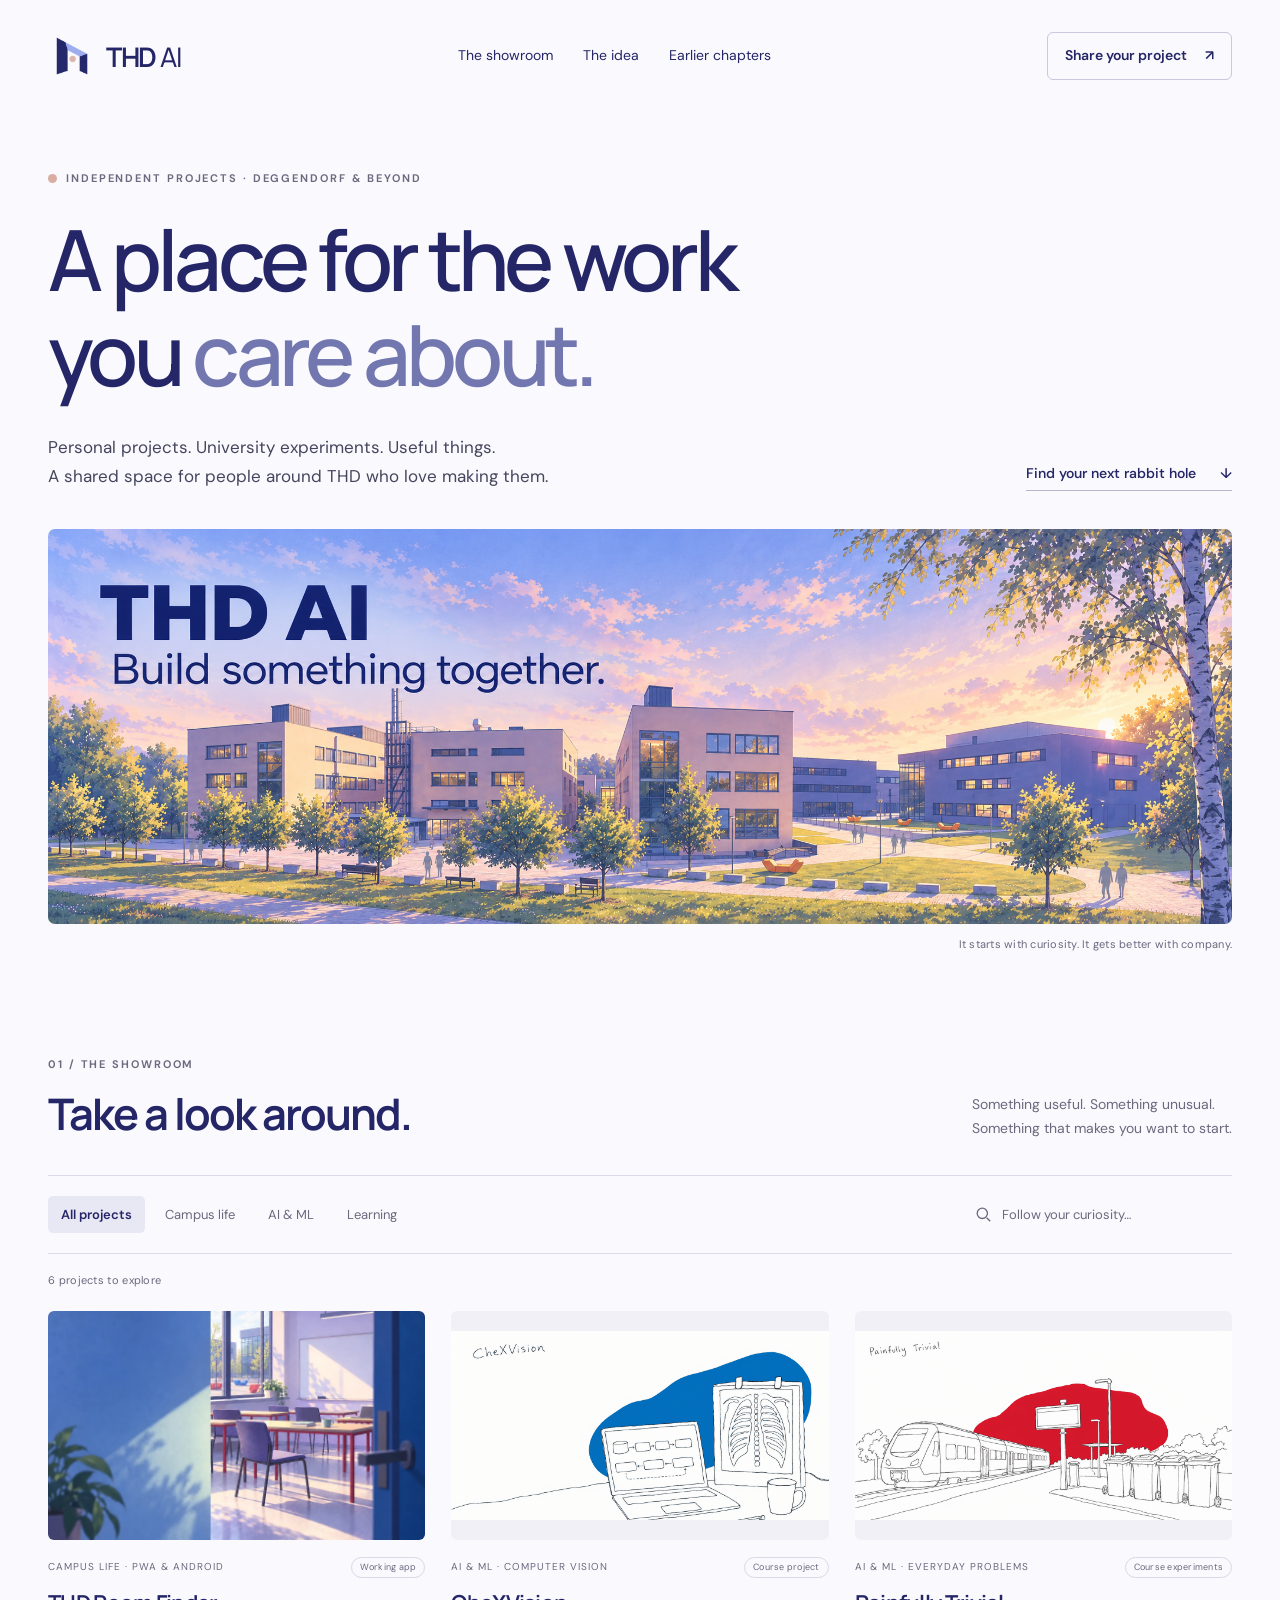
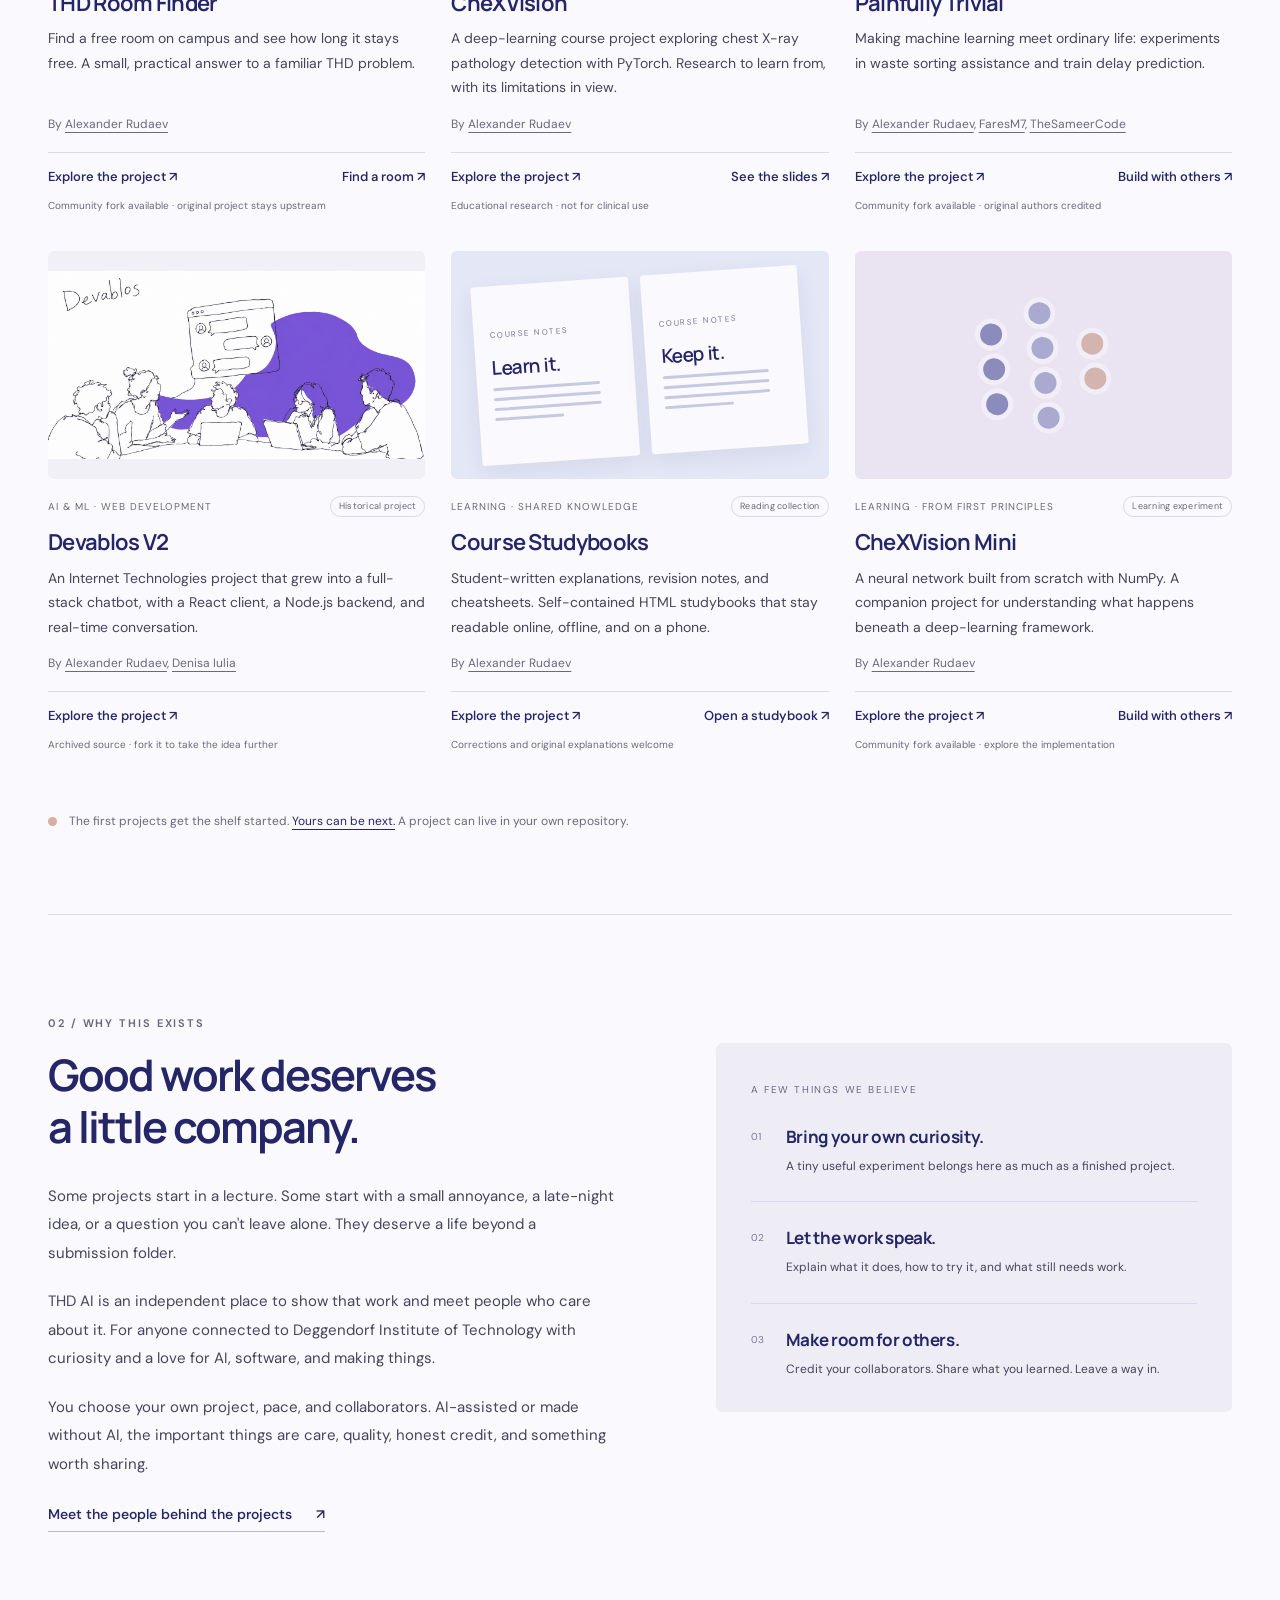
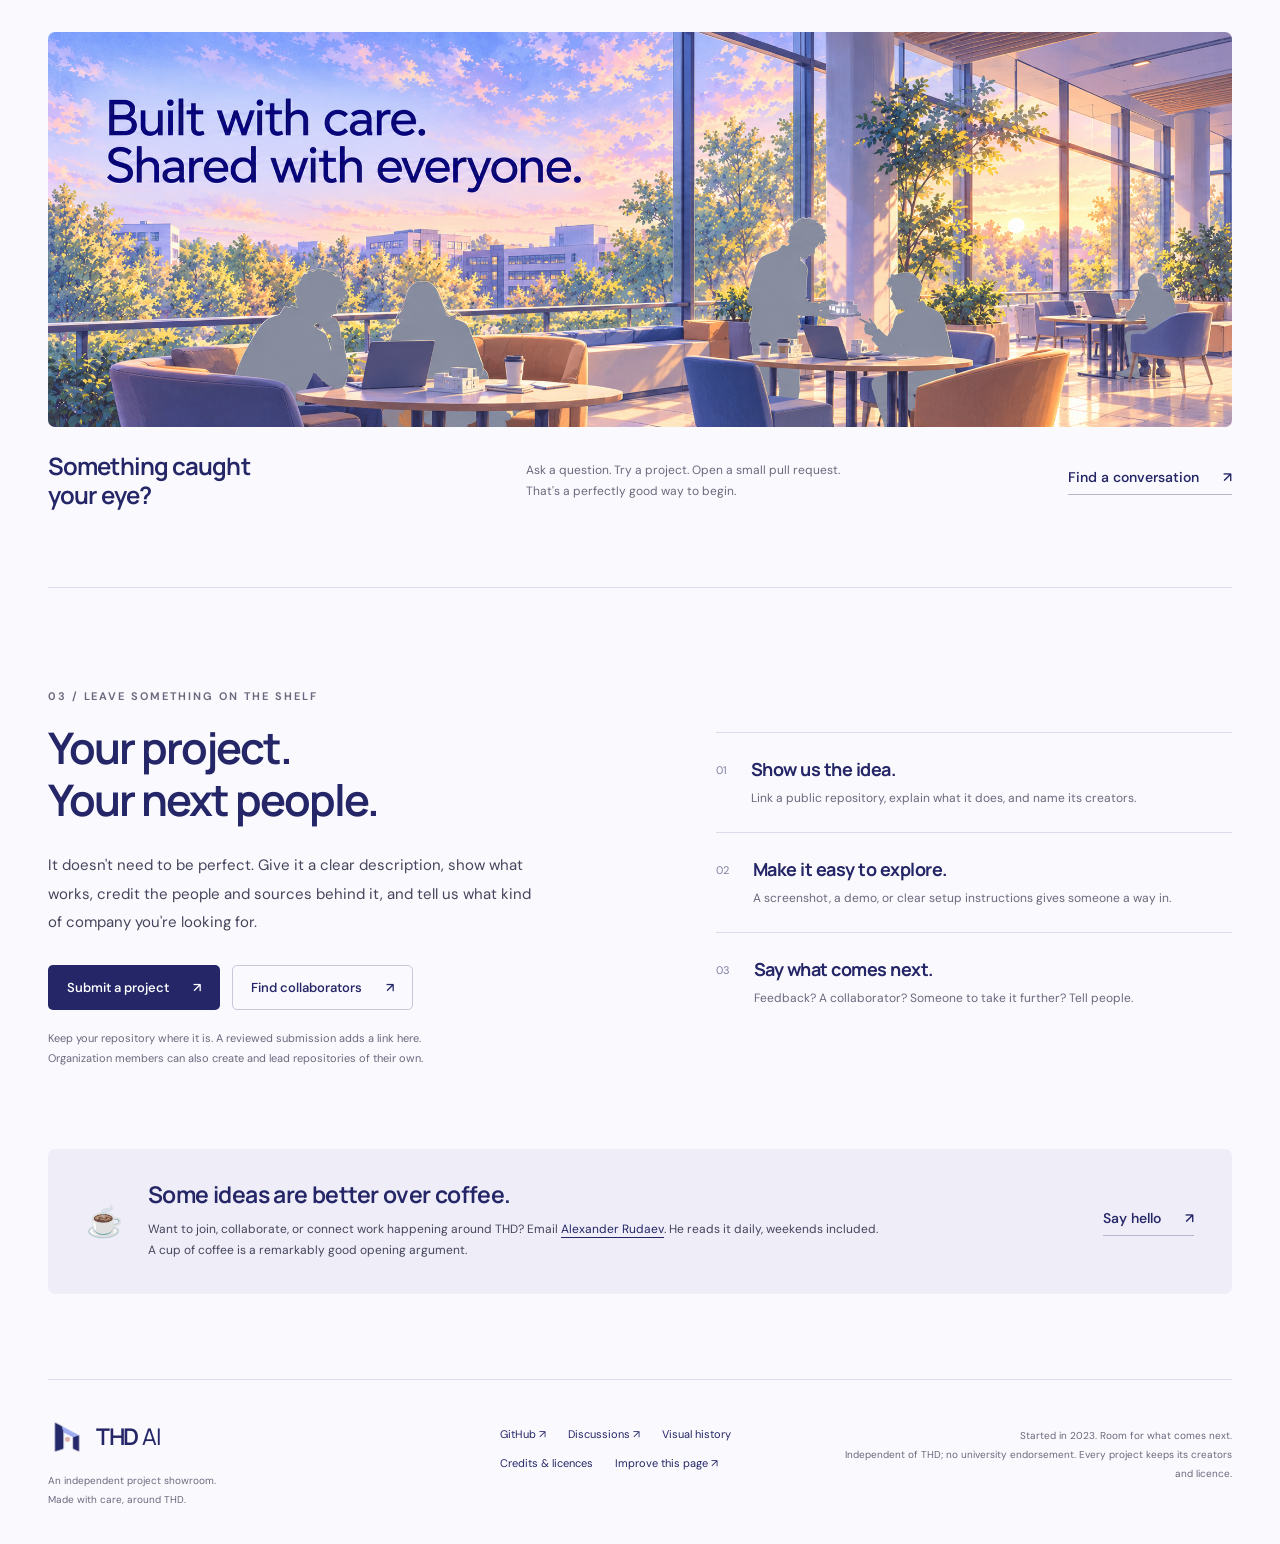
==== site/index.html @ 6c938b86 "feat: launch independent THD AI project showroom" ====
<!doctype html>
<html lang="en">
<head>
  <meta charset="utf-8">
  <meta name="viewport" content="width=device-width, initial-scale=1">
  <meta name="theme-color" content="#eeedf8">
  <title>THD AI – a place for the work you care about</title>
  <meta name="description" content="An independent project showroom for people around Deggendorf Institute of Technology. Explore personal and university projects, share thoughtful work, and find people to build with.">
  <link rel="canonical" href="https://thd-ai.github.io/">
  <meta property="og:type" content="website">
  <meta property="og:title" content="THD AI – a place for the work you care about">
  <meta property="og:description" content="Personal projects, university experiments, and useful things. Built with care. Shared with everyone.">
  <meta property="og:url" content="https://thd-ai.github.io/">
  <meta property="og:image" content="https://thd-ai.github.io/assets/campus.png">
  <meta name="twitter:card" content="summary_large_image">
  <link rel="icon" type="image/png" href="assets/symbol.png">
  <link rel="stylesheet" href="style.css?v=3">
  <script src="app.js" type="module"></script>
</head>
<body>
  <a class="skip-link" href="#projects">Skip to projects</a>
  <header class="site-header wrap">
    <a class="identity" href="./" aria-label="THD AI home"><img src="assets/symbol.png" width="48" height="48" alt=""><span>THD <b>AI</b></span></a>
    <nav aria-label="Main navigation"><a href="#projects">The showroom</a><a href="#about">The idea</a><a href="history/">Earlier chapters</a></nav>
    <a class="header-action" href="#share">Share your project <span aria-hidden="true">↗</span></a>
  </header>

  <main>
    <section class="intro wrap" aria-labelledby="intro-title">
      <div class="eyebrow"><span class="little-sun" aria-hidden="true"></span>Independent projects · Deggendorf & beyond</div>
      <h1 id="intro-title">A place for the work<br>you <em>care about.</em></h1>
      <div class="intro-bottom"><p>Personal projects. University experiments. Useful things.<br>A shared space for people around THD who love making them.</p><a class="text-link" href="#projects">Find your next rabbit hole <span aria-hidden="true">↓</span></a></div>
      <figure class="campus-art"><img src="assets/campus.png" alt="THD's campus in soft afternoon light, with grey silhouettes on its paths. THD AI: Build something together." width="2172" height="724" fetchpriority="high"><figcaption>It starts with curiosity. It gets better with company.</figcaption></figure>
    </section>

    <section class="showroom wrap" id="projects" aria-labelledby="projects-title">
      <div class="section-heading"><div><p class="eyebrow">01 / The showroom</p><h2 id="projects-title">Take a look around.</h2></div><p>Something useful. Something unusual.<br>Something that makes you want to start.</p></div>
      <div class="catalogue-tools">
        <div class="filters" role="group" aria-label="Filter projects by category"><button type="button" data-filter="all" aria-pressed="true">All projects</button><button type="button" data-filter="campus" aria-pressed="false">Campus life</button><button type="button" data-filter="ai" aria-pressed="false">AI & ML</button><button type="button" data-filter="learning" aria-pressed="false">Learning</button></div>
        <label class="search"><span class="visually-hidden">Search projects</span><svg viewBox="0 0 24 24" width="19" height="19" fill="none" stroke="currentColor" stroke-width="1.7" aria-hidden="true"><circle cx="10.5" cy="10.5" r="6.5"/><path d="m16 16 4.5 4.5"/></svg><input id="project-search" type="search" placeholder="Follow your curiosity…" autocomplete="off"></label>
      </div>
      <p id="project-count" class="result-count" role="status" aria-live="polite">Opening the showroom…</p>
      <div id="project-grid" class="project-grid"></div>
      <div id="empty-state" class="empty-state" hidden><h3>No projects here just yet.</h3><p>Try a different search, or bring the first project in this corner of the showroom.</p><button id="reset-search" class="button secondary" type="button">See all projects</button></div>
      <div id="load-error" class="empty-state" hidden><h3>The project shelf couldn't load.</h3><p>You can still explore the <a href="https://github.com/THD-AI/.github/blob/main/PROJECTS.md">project directory on GitHub</a>.</p><button id="retry-load" class="button secondary" type="button">Try again</button></div>
      <noscript><p>JavaScript enables project search and filtering. You can read the full <a href="https://github.com/THD-AI/.github/blob/main/PROJECTS.md">project directory on GitHub</a> without it.</p></noscript>
      <div class="shelf-note"><span class="little-sun" aria-hidden="true"></span><p>The first projects get the shelf started. <a href="#share">Yours can be next.</a> A project can live in your own repository.</p></div>
    </section>

    <section class="about wrap" id="about" aria-labelledby="about-title">
      <div class="about-copy"><p class="eyebrow">02 / Why this exists</p><h2 id="about-title">Good work deserves<br>a little company.</h2><p>Some projects start in a lecture. Some start with a small annoyance, a late-night idea, or a question you can't leave alone. They deserve a life beyond a submission folder.</p><p>THD AI is an independent place to show that work and meet people who care about it. For anyone connected to Deggendorf Institute of Technology with curiosity and a love for AI, software, and making things.</p><p>You choose your own project, pace, and collaborators. AI-assisted or made without AI, the important things are care, quality, honest credit, and something worth sharing.</p><a class="text-link" href="https://github.com/orgs/THD-AI/discussions/1">Meet the people behind the projects <span aria-hidden="true">↗</span></a></div>
      <aside class="principles" aria-label="What matters here"><span class="small-label">A few things we believe</span><div><span>01</span><h3>Bring your own curiosity.</h3><p>A tiny useful experiment belongs here as much as a finished project.</p></div><div><span>02</span><h3>Let the work speak.</h3><p>Explain what it does, how to try it, and what still needs work.</p></div><div><span>03</span><h3>Make room for others.</h3><p>Credit your collaborators. Share what you learned. Leave a way in.</p></div></aside>
    </section>

    <section class="gathering wrap" aria-labelledby="gathering-title"><img src="assets/showcase.png" alt="People sharing projects, laptops, and coffee in a softly lit campus space. Built with care. Shared with everyone." width="2172" height="724" loading="lazy"><div class="gathering-caption"><h2 id="gathering-title">Something caught your eye?</h2><p>Ask a question. Try a project. Open a small pull request.<br>That's a perfectly good way to begin.</p><a class="text-link" href="https://github.com/orgs/THD-AI/discussions">Find a conversation <span aria-hidden="true">↗</span></a></div></section>

    <section class="share wrap" id="share" aria-labelledby="share-title"><div><p class="eyebrow">03 / Leave something on the shelf</p><h2 id="share-title">Your project.<br>Your next people.</h2><p>It doesn't need to be perfect. Give it a clear description, show what works, credit the people and sources behind it, and tell us what kind of company you're looking for.</p><div class="share-actions"><a class="button primary" href="https://github.com/THD-AI/thd-ai.github.io/issues/new?template=project-submission.yml">Submit a project <span aria-hidden="true">↗</span></a><a class="button secondary" href="https://github.com/orgs/THD-AI/discussions/categories/ideas">Find collaborators <span aria-hidden="true">↗</span></a></div><p class="quiet">Keep your repository where it is. A reviewed submission adds a link here.<br>Organization members can also create and lead repositories of their own.</p></div><ol class="share-steps"><li><span>01</span><div><h3>Show us the idea.</h3><p>Link a public repository, explain what it does, and name its creators.</p></div></li><li><span>02</span><div><h3>Make it easy to explore.</h3><p>A screenshot, a demo, or clear setup instructions gives someone a way in.</p></div></li><li><span>03</span><div><h3>Say what comes next.</h3><p>Feedback? A collaborator? Someone to take it further? Tell people.</p></div></li></ol></section>

    <section class="coffee wrap"><div class="coffee-mark" aria-hidden="true">☕</div><div><h2>Some ideas are better over coffee.</h2><p>Want to join, collaborate, or connect work happening around THD? Email <a href="mailto:alex.rudaev@outlook.com">Alexander Rudaev</a>. He reads it daily, weekends included.<br>A cup of coffee is a remarkably good opening argument.</p></div><a class="text-link" href="mailto:alex.rudaev@outlook.com">Say hello <span aria-hidden="true">↗</span></a></section>
  </main>

  <footer class="site-footer wrap"><div><a class="identity" href="./"><img src="assets/symbol.png" width="38" height="38" alt=""><span>THD <b>AI</b></span></a><p>An independent project showroom.<br>Made with care, around THD.</p></div><div class="footer-links"><a href="https://github.com/THD-AI">GitHub ↗</a><a href="https://github.com/orgs/THD-AI/discussions">Discussions ↗</a><a href="history/">Visual history</a><a href="credits/">Credits & licences</a><a href="https://github.com/THD-AI/thd-ai.github.io">Improve this page ↗</a></div><p class="footer-note">Started in 2023. Room for what comes next.<br>Independent of THD; no university endorsement. Every project keeps its creators and licence.</p></footer>
</body>
</html>
---- site/style.css ----
@import url('https://fonts.googleapis.com/css2?family=DM+Sans:wght@400;450;500;550;600;650;700&family=Manrope:wght@400;500;600;650;700;750;800&display=swap');
:root{--ink:#242667;--text:#45455d;--muted:#6a697e;--paper:#faf9fd;--lavender:#eeedf8;--line:#dcdbe9;--blue:#dfe6fc;--peach:#f0dad0;--sage:#e5ece3;--heading:'Manrope',sans-serif;--body:'DM Sans',sans-serif;color-scheme:light;scroll-behavior:smooth;scroll-padding-top:30px}*{box-sizing:border-box}body{margin:0;background:var(--paper);font:16px/1.65 var(--body);color:var(--text)}a{color:var(--ink);text-decoration-thickness:1px;text-underline-offset:4px}button,input{font:inherit}button,a,input{-webkit-tap-highlight-color:transparent}button{cursor:pointer}button:focus-visible,a:focus-visible,input:focus-visible{outline:3px solid #747bc0;outline-offset:5px}img{display:block;max-width:100%;height:auto}h1,h2,h3,p,figure{margin:0}h1,h2,h3{font-family:var(--heading);color:var(--ink)}h2{font-size:clamp(32px,3.4vw,49px);line-height:1.2;letter-spacing:-2px;font-weight:650}h3{font-size:21px;line-height:1.4;letter-spacing:-.5px}p+p{margin-top:20px}[hidden]{display:none!important}.wrap{width:min(1240px,calc(100% - 96px));margin-inline:auto}.visually-hidden{position:absolute;width:1px;height:1px;padding:0;margin:-1px;overflow:hidden;clip:rect(0,0,0,0);white-space:nowrap;border:0}.skip-link{position:absolute;left:16px;top:-100px;padding:12px 20px;background:var(--ink);color:white;z-index:10}.skip-link:focus{top:12px}.site-header{height:112px;display:flex;align-items:center;justify-content:space-between;gap:24px}.identity{display:flex;align-items:center;gap:10px;text-decoration:none;color:var(--ink);font:650 27px/1 var(--heading);letter-spacing:-1.3px;white-space:nowrap}.identity img{width:48px;height:48px;object-fit:contain}.identity b{font-weight:450}.site-header nav{display:flex;gap:30px;font-size:14px}.site-header nav a{text-decoration:none}.header-action{font-size:14px;font-weight:600;text-decoration:none;padding:11px 17px;border:1px solid #c9c8df;border-radius:6px}.header-action span{margin-left:15px}.intro{padding-top:58px}.eyebrow{display:flex;align-items:center;gap:9px;text-transform:uppercase;letter-spacing:1.9px;font-size:11px;line-height:1.5;font-weight:650;color:var(--muted)}.little-sun{display:inline-block;width:9px;height:9px;background:#d9ada1;border-radius:50%;flex-shrink:0}.intro h1{font-size:clamp(48px,6.6vw,88px);line-height:1.13;font-weight:550;letter-spacing:-4.7px;margin:24px 0 32px}.intro h1 em{font-style:normal;color:#7277b0}.intro-bottom{display:flex;align-items:end;justify-content:space-between;gap:28px;margin-bottom:38px}.intro-bottom p{font-size:17px;line-height:1.7}.text-link{font-size:14px;font-weight:550;text-decoration:none;border-bottom:1px solid #b7b6cb;padding-bottom:5px;display:inline-flex;align-items:center;gap:24px;width:max-content;max-width:100%}.text-link:hover{border-bottom-color:var(--ink)}.campus-art img{width:100%;aspect-ratio:3/1;object-fit:cover;border-radius:7px}.campus-art figcaption{font-size:11px;color:var(--muted);margin-top:11px;letter-spacing:.25px;text-align:right}.showroom{padding-top:103px}.section-heading{display:flex;align-items:end;justify-content:space-between;gap:32px;margin-bottom:34px}.section-heading .eyebrow{margin-bottom:16px}.section-heading>p{font-size:14px;color:var(--muted);line-height:1.7}.catalogue-tools{display:flex;justify-content:space-between;align-items:center;gap:16px;padding:20px 0;border-top:1px solid var(--line);border-bottom:1px solid var(--line)}.filters{display:flex;flex-wrap:wrap;gap:7px}.filters button{background:none;color:var(--muted);border:0;padding:8px 13px;border-radius:5px;font-size:13px}.filters button[aria-pressed=true]{color:var(--ink);background:#e8e7f4;font-weight:600}.filters button:hover{color:var(--ink);background:#f0eff7}.search{display:flex;align-items:center;gap:9px;color:var(--muted)}.search input{width:230px;background:transparent;border:0;font-size:13px;color:var(--ink);padding:8px 0}.search input::placeholder{color:var(--muted)}.result-count{font-size:11px;color:var(--muted);margin:17px 0 22px;letter-spacing:.3px}.project-grid{display:grid;grid-template-columns:repeat(3,minmax(0,1fr));gap:36px 26px}.project-card{display:flex;flex-direction:column;min-width:0;transition:transform .2s}.project-card:hover{transform:translateY(-3px)}.project-art{position:relative;overflow:hidden;border-radius:6px;background:#e8e8f1;aspect-ratio:1.65}.project-art img{width:100%;height:100%;object-fit:cover;transition:transform .35s}.project-card:hover .project-art img{transform:scale(1.025)}.art-room img{object-position:center}.art-chexvision img,.art-painfully-trivial img,.art-devablos img{object-fit:contain;background:#f1f0f7}.art-studybooks{background:#e3e7f6;padding:25px!important}.art-chexvision-mini{background:#eae4f2;padding:25px!important}.book-art{height:100%;display:grid;grid-template-columns:1fr 1fr;gap:12px;transform:rotate(-4deg);color:var(--ink)}.book-sheet{background:#faf9fd;box-shadow:0 8px 22px #282b5b13;border-radius:3px;padding:16px;display:flex;flex-direction:column;gap:7px;justify-content:center}.book-sheet strong{font:600 clamp(14px,1.5vw,22px)/1.3 var(--heading);letter-spacing:-.5px}.book-sheet span{height:3px;background:#c6c9e2;width:85%;border-radius:2px}.book-sheet span:nth-last-child(1){width:55%}.book-sheet small{font-size:8px;text-transform:uppercase;letter-spacing:1.5px;color:#73769d;margin-bottom:7px}.network-art{height:100%;display:flex;align-items:center;justify-content:center;gap:28px;transform:rotate(-5deg)}.node-column{display:grid;gap:13px}.network-node{width:22px;height:22px;background:#8b8cbb;border-radius:50%;box-shadow:0 0 0 5px #ffffff58}.node-column:nth-child(2) .network-node{background:#aaaad0}.node-column:nth-child(3) .network-node{background:#d4b4af}.card-meta{display:flex;align-items:center;justify-content:space-between;gap:8px;margin:17px 0 10px;font-size:9px;line-height:1.4;text-transform:uppercase;letter-spacing:1px;color:var(--muted)}.card-status{border:1px solid #d9d8e7;border-radius:20px;padding:3px 8px;white-space:nowrap;font-size:9px;letter-spacing:.25px;text-transform:none}.project-card h3{font-size:22px;font-weight:650;letter-spacing:-.7px}.project-description{font-size:13px;line-height:1.75;margin-top:8px;flex:1}.project-creators{font-size:11px;line-height:1.65;margin-top:15px;color:var(--muted)}.project-creators a{color:inherit}.card-bottom{margin-top:17px;padding-top:13px;border-top:1px solid var(--line);display:flex;align-items:center;justify-content:space-between;gap:8px}.card-bottom a{font-size:12px;text-decoration:none;font-weight:550}.card-bottom a:hover{text-decoration:underline}.collaboration{color:var(--muted);font-size:10px;margin-top:11px}.shelf-note{display:flex;align-items:center;gap:12px;margin:38px 0 0;padding:20px 0;font-size:12px;color:var(--muted)}.empty-state{text-align:center;padding:65px 20px;background:#f0eff8;border-radius:6px}.empty-state p{margin:12px 0 20px;font-size:14px}.about{display:grid;grid-template-columns:1.1fr 1fr;gap:100px;padding-top:100px;padding-bottom:100px;border-top:1px solid var(--line);margin-top:62px}.about-copy .eyebrow{margin-bottom:18px}.about-copy h2{margin-bottom:28px}.about-copy>p:not(.eyebrow){font-size:15px;line-height:1.9}.about-copy .text-link{margin-top:25px}.principles{background:#eeedf6;padding:32px 35px;border-radius:7px;align-self:start;margin-top:28px}.small-label{font-size:10px;letter-spacing:1.6px;text-transform:uppercase;color:var(--muted)}.principles>div{position:relative;padding:24px 0 24px 35px;border-bottom:1px solid #d9d8e8}.principles>div:last-child{padding-bottom:0;border-bottom:0}.principles>div>span{position:absolute;left:0;top:28px;font-size:10px;color:#7779a0}.principles h3{font-size:17px;letter-spacing:-.35px}.principles p{font-size:12px;margin-top:7px;line-height:1.8}.gathering>img{width:100%;border-radius:7px;aspect-ratio:3/1;object-fit:cover}.gathering-caption{display:flex;align-items:center;justify-content:space-between;gap:20px;padding-top:25px}.gathering-caption h2{font-size:24px;letter-spacing:-.9px;max-width:250px}.gathering-caption p{font-size:12px;color:var(--muted);line-height:1.7}.share{display:grid;grid-template-columns:1.1fr 1fr;gap:100px;padding:100px 0 80px;margin-top:78px;border-top:1px solid var(--line)}.share h2{margin:17px 0 25px}.share>div>p:not(.eyebrow):not(.quiet){font-size:15px;line-height:1.9;max-width:500px}.share-actions{display:flex;flex-wrap:wrap;gap:12px;margin-top:28px}.button{display:inline-flex;justify-content:center;align-items:center;gap:24px;padding:12px 18px;border:1px solid transparent;border-radius:5px;font-size:13px;line-height:1.5;text-decoration:none;font-weight:550}.primary{background:var(--ink);color:white}.primary:hover{background:#383b80}.secondary{color:var(--ink);background:transparent;border-color:#c8c7dc}.secondary:hover{background:#eeedf6}.quiet{font-size:11px;color:var(--muted);line-height:1.8;margin-top:19px}.share-steps{list-style:none;padding:0;margin:44px 0 0}.share-steps li{display:flex;gap:24px;border-top:1px solid var(--line);padding:24px 0}.share-steps li>span{font-size:11px;color:#7f80a5;padding-top:4px}.share-steps h3{font-size:18px}.share-steps p{font-size:12px;color:var(--muted);margin-top:6px}.coffee{display:flex;gap:25px;align-items:center;background:#efedf7;border-radius:7px;padding:32px 38px;margin-bottom:85px}.coffee-mark{font-size:30px}.coffee h2{font-size:23px;letter-spacing:-.6px}.coffee p{font-size:12px;line-height:1.8;margin-top:10px}.coffee>.text-link{margin-left:auto;flex-shrink:0}.site-footer{display:grid;grid-template-columns:1fr auto 1fr;gap:50px;padding:38px 0 35px;border-top:1px solid var(--line);align-items:start}.site-footer .identity{font-size:23px}.site-footer .identity img{width:38px;height:38px}.site-footer p{font-size:10px;color:var(--muted);line-height:1.9;margin-top:15px}.footer-links{display:flex;flex-wrap:wrap;gap:11px 22px;max-width:280px;padding-top:7px}.footer-links a{font-size:11px;text-decoration:none}.site-footer .footer-note{text-align:right;margin-top:8px}.history-main{padding:60px 0 90px}.history-main>h1{font-size:clamp(42px,5vw,70px);letter-spacing:-3px;line-height:1.15;margin:22px 0}.history-main>.lede{font-size:17px;max-width:690px;margin-bottom:55px}.history-grid{display:grid;grid-template-columns:1fr 1fr;gap:45px 28px}.history-item h2{font-size:24px;letter-spacing:-.7px;margin:16px 0 8px}.history-item p{font-size:13px;color:var(--muted)}.history-item img{width:100%;height:230px;object-fit:cover;border-radius:6px;background:#e8e7f3}.history-item.logo-history img{object-fit:contain;padding:20px}.history-private{margin-top:55px;padding:30px;background:var(--lavender);border-radius:6px}.history-private h2{font-size:24px;letter-spacing:-.8px}.history-private p{font-size:14px;margin:14px 0}.credits-copy{max-width:800px}.credits-copy h2{font-size:26px;letter-spacing:-1px;margin:36px 0 12px}.credits-copy p,.credits-copy li{font-size:14px}.credits-copy ul{padding-left:20px}
.project-description{font-size:14px}.project-creators{font-size:12px}.card-meta{font-size:10px}.card-bottom a{font-size:13px}@media(min-width:1600px){.wrap{width:1280px}}@media(max-width:1000px){.wrap{width:calc(100% - 64px)}.site-header nav{gap:18px}.project-grid{grid-template-columns:repeat(2,minmax(0,1fr));gap:32px 24px}.intro h1{letter-spacing:-3px}.about,.share{gap:50px}.gathering-caption{flex-wrap:wrap}.gathering-caption h2{max-width:none}.site-footer{gap:25px}.coffee{padding:28px}.book-sheet strong{font-size:23px}}@media(max-width:700px){.wrap{width:calc(100% - 40px)}.site-header{height:87px;gap:12px}.site-header .identity{font-size:24px}.site-header .identity img{width:38px;height:38px}.site-header nav{display:none}.header-action{font-size:11px;padding:9px 10px}.header-action span{margin-left:5px}.intro{padding-top:35px}.eyebrow{font-size:9px;letter-spacing:1.4px}.intro h1{font-size:clamp(41px,8.8vw,61px);letter-spacing:-2.4px;line-height:1.18;margin:22px 0}.intro-bottom{display:block;margin-bottom:25px}.intro-bottom p{font-size:14px}.intro-bottom .text-link{margin-top:20px}.campus-art img{min-height:0;object-fit:contain}.campus-art figcaption{text-align:left;font-size:10px}.showroom{padding-top:63px}.section-heading{align-items:start;flex-direction:column;gap:17px;margin-bottom:25px}.section-heading>p{font-size:12px}.section-heading>p br{display:none}h2{font-size:34px;letter-spacing:-1.5px}.catalogue-tools{align-items:stretch;flex-direction:column;gap:13px}.filters{gap:4px}.filters button{font-size:11px;padding:8px 10px}.search{border-top:1px solid var(--line);padding-top:8px}.search input{width:100%;font-size:13px}.project-grid{gap:32px 16px}.project-card h3{font-size:18px;letter-spacing:-.5px}.project-description{font-size:12px}.card-meta{align-items:start;gap:5px;flex-direction:column;font-size:8px;margin:13px 0 9px}.project-art{aspect-ratio:1.35}.project-creators{font-size:10px}.card-bottom{gap:7px;align-items:start;flex-direction:column}.card-bottom a{font-size:11px}.collaboration{font-size:9px}.art-studybooks,.art-chexvision-mini{padding:15px!important}.book-art{gap:5px}.book-sheet{padding:8px}.book-sheet strong{font-size:12px}.book-sheet small{font-size:6px}.book-sheet span{height:2px}.network-art{gap:13px}.network-node{width:14px;height:14px;box-shadow:0 0 0 3px #fff5}.node-column{gap:9px}.shelf-note{align-items:start;font-size:11px;margin-top:22px}.shelf-note .little-sun{margin-top:6px}.about{grid-template-columns:1fr;gap:15px;padding-top:60px;padding-bottom:60px;margin-top:35px}.about-copy>p:not(.eyebrow){font-size:14px}.principles{padding:25px;margin-top:20px}.gathering-caption{gap:14px;padding-top:21px}.gathering-caption h2{font-size:23px}.gathering-caption>p{width:100%}.gathering-caption .text-link{margin-top:5px}.share{grid-template-columns:1fr;gap:14px;padding-top:60px;padding-bottom:45px;margin-top:55px}.share>div>p:not(.eyebrow):not(.quiet){font-size:14px}.share-steps{margin-top:25px}.share-actions{gap:10px}.button{font-size:12px;padding:11px 13px;gap:14px}.coffee{align-items:start;padding:25px;flex-wrap:wrap;gap:13px;margin-bottom:55px}.coffee-mark{font-size:24px}.coffee>div:nth-child(2){flex:1;min-width:200px}.coffee h2{font-size:21px;line-height:1.4}.coffee>.text-link{margin-left:37px}.site-footer{grid-template-columns:1fr;gap:22px;padding-top:30px}.footer-links{max-width:100%;gap:13px 22px}.site-footer .footer-note{text-align:left}.history-main{padding-top:35px}.history-main>h1{font-size:45px;letter-spacing:-2px}.history-main>.lede{font-size:15px;margin-bottom:35px}.history-grid{gap:30px;grid-template-columns:1fr}.history-item img{height:auto;max-height:360px;object-fit:contain}.history-item.logo-history img{height:220px}.history-item h2{font-size:23px}.history-private{padding:25px}}@media(max-width:380px){.project-grid{grid-template-columns:1fr}.project-art{aspect-ratio:1.65}.card-meta{flex-direction:row}.card-bottom{flex-direction:row}.project-card h3{font-size:22px}.project-description{font-size:13px}}@media(prefers-reduced-motion:reduce){:root{scroll-behavior:auto}*,*:before,*:after{transition:none!important;animation:none!important}}

@media(max-width:540px){.project-grid{grid-template-columns:1fr}.project-art{aspect-ratio:1.75}.project-card h3{font-size:22px}.project-description{font-size:14px}.card-meta{flex-direction:row;font-size:9px}.card-bottom{flex-direction:row}.card-bottom a{font-size:12px}.project-creators{font-size:11px}.book-sheet strong{font-size:23px}.book-sheet small{font-size:9px}.book-sheet{padding:18px}.book-art{gap:12px}.network-node{width:23px;height:23px}.network-art{gap:30px}}
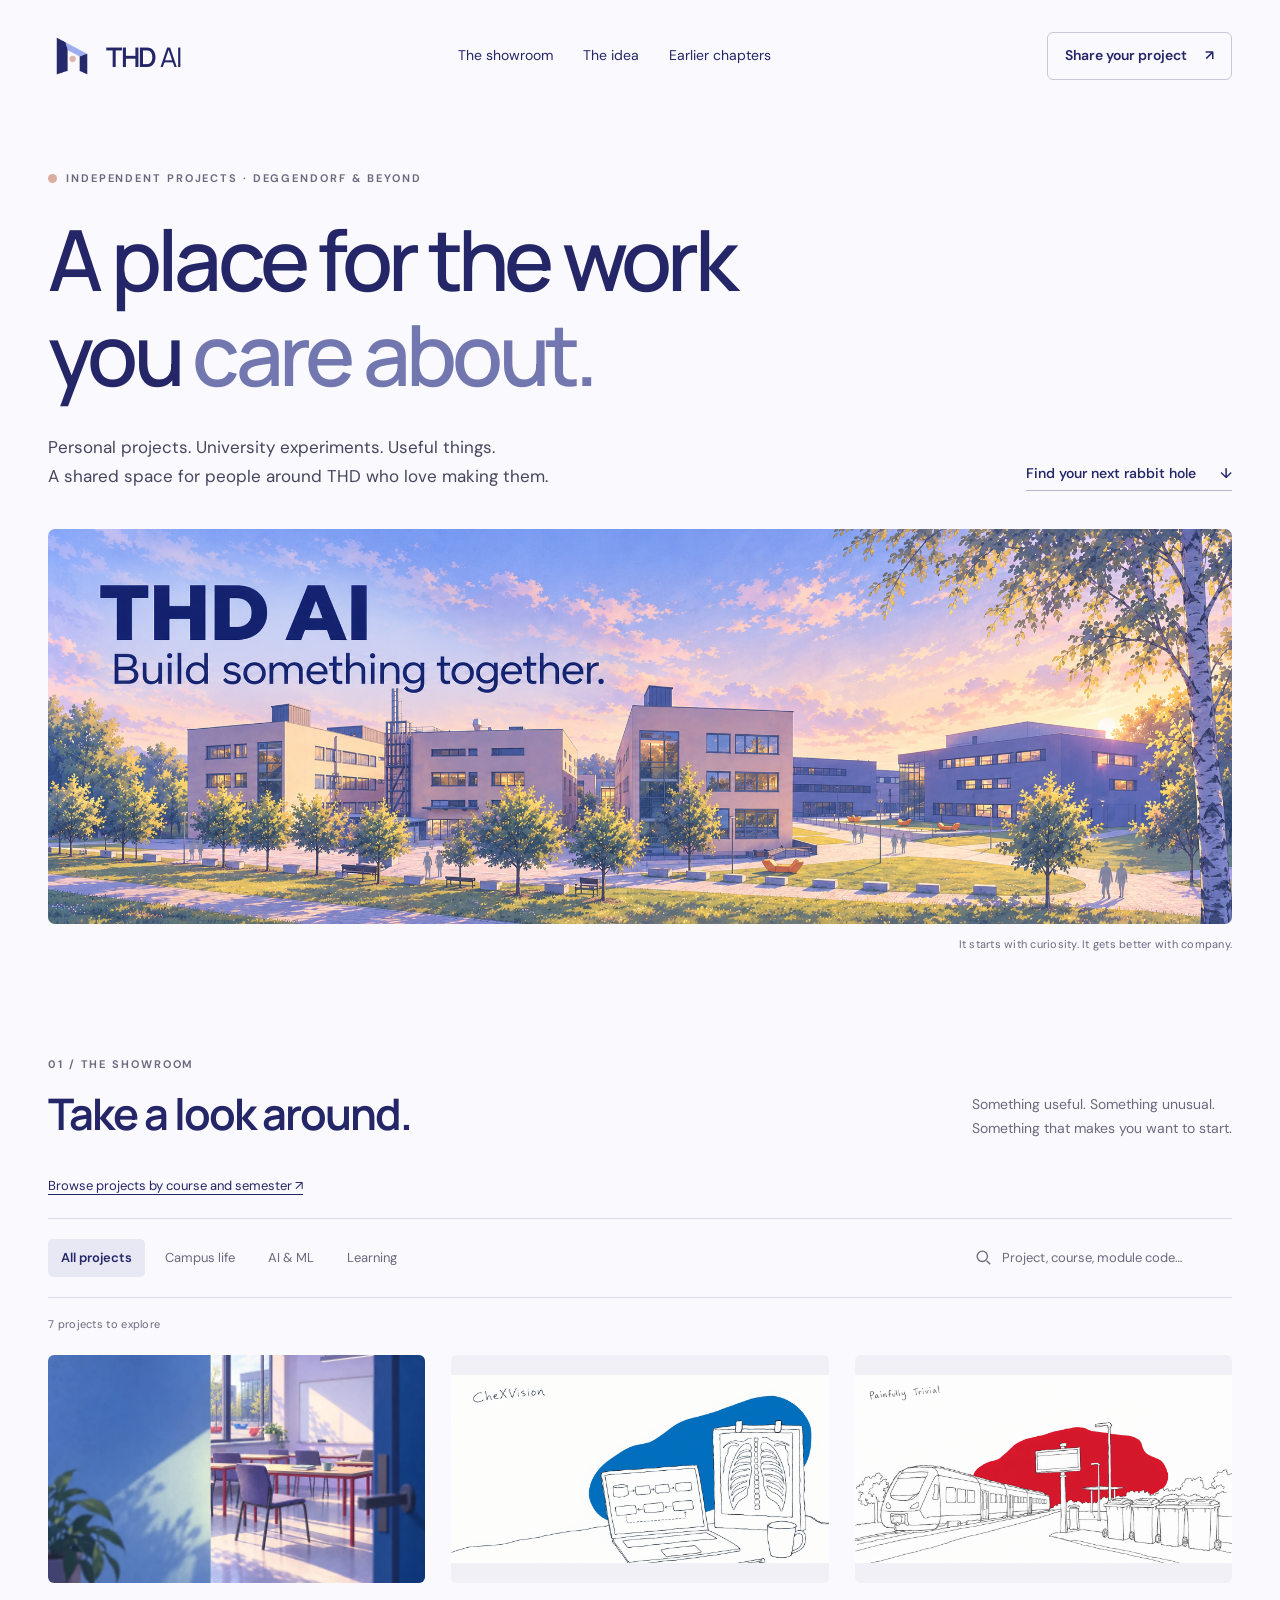
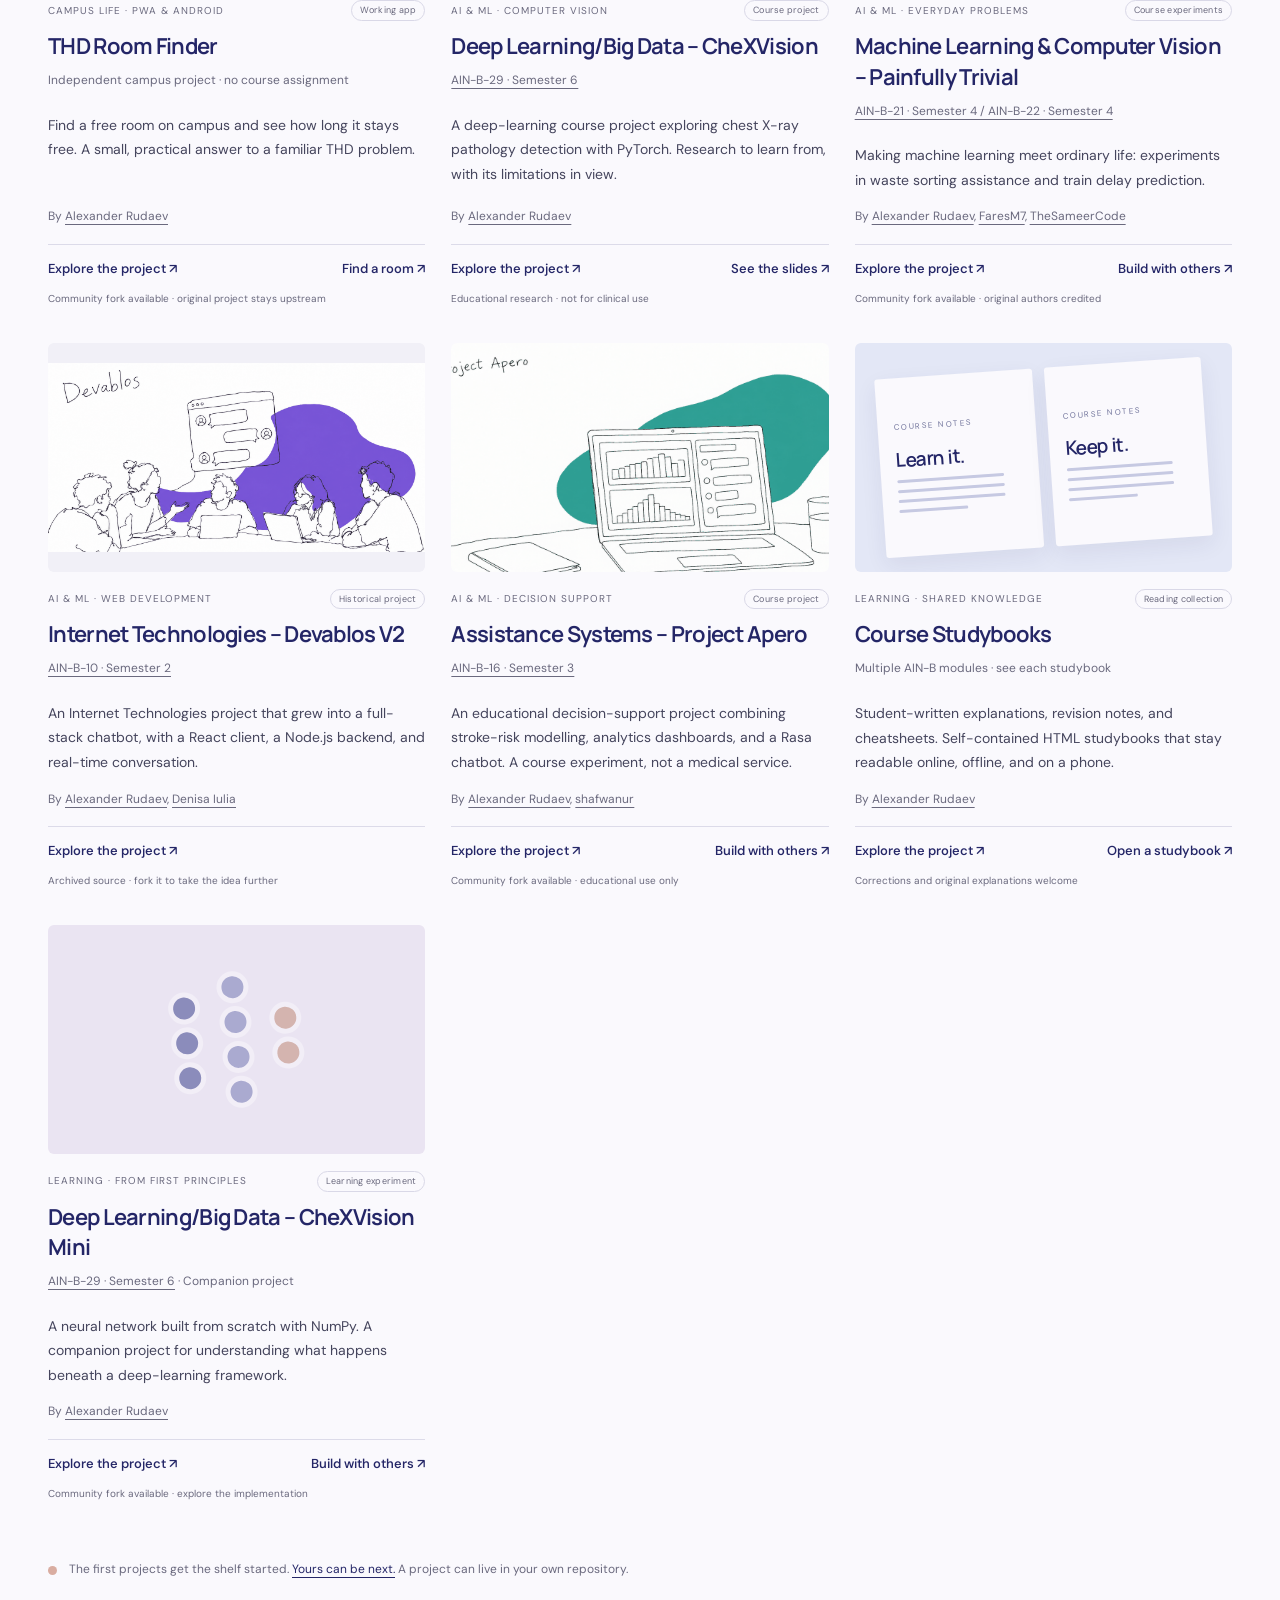
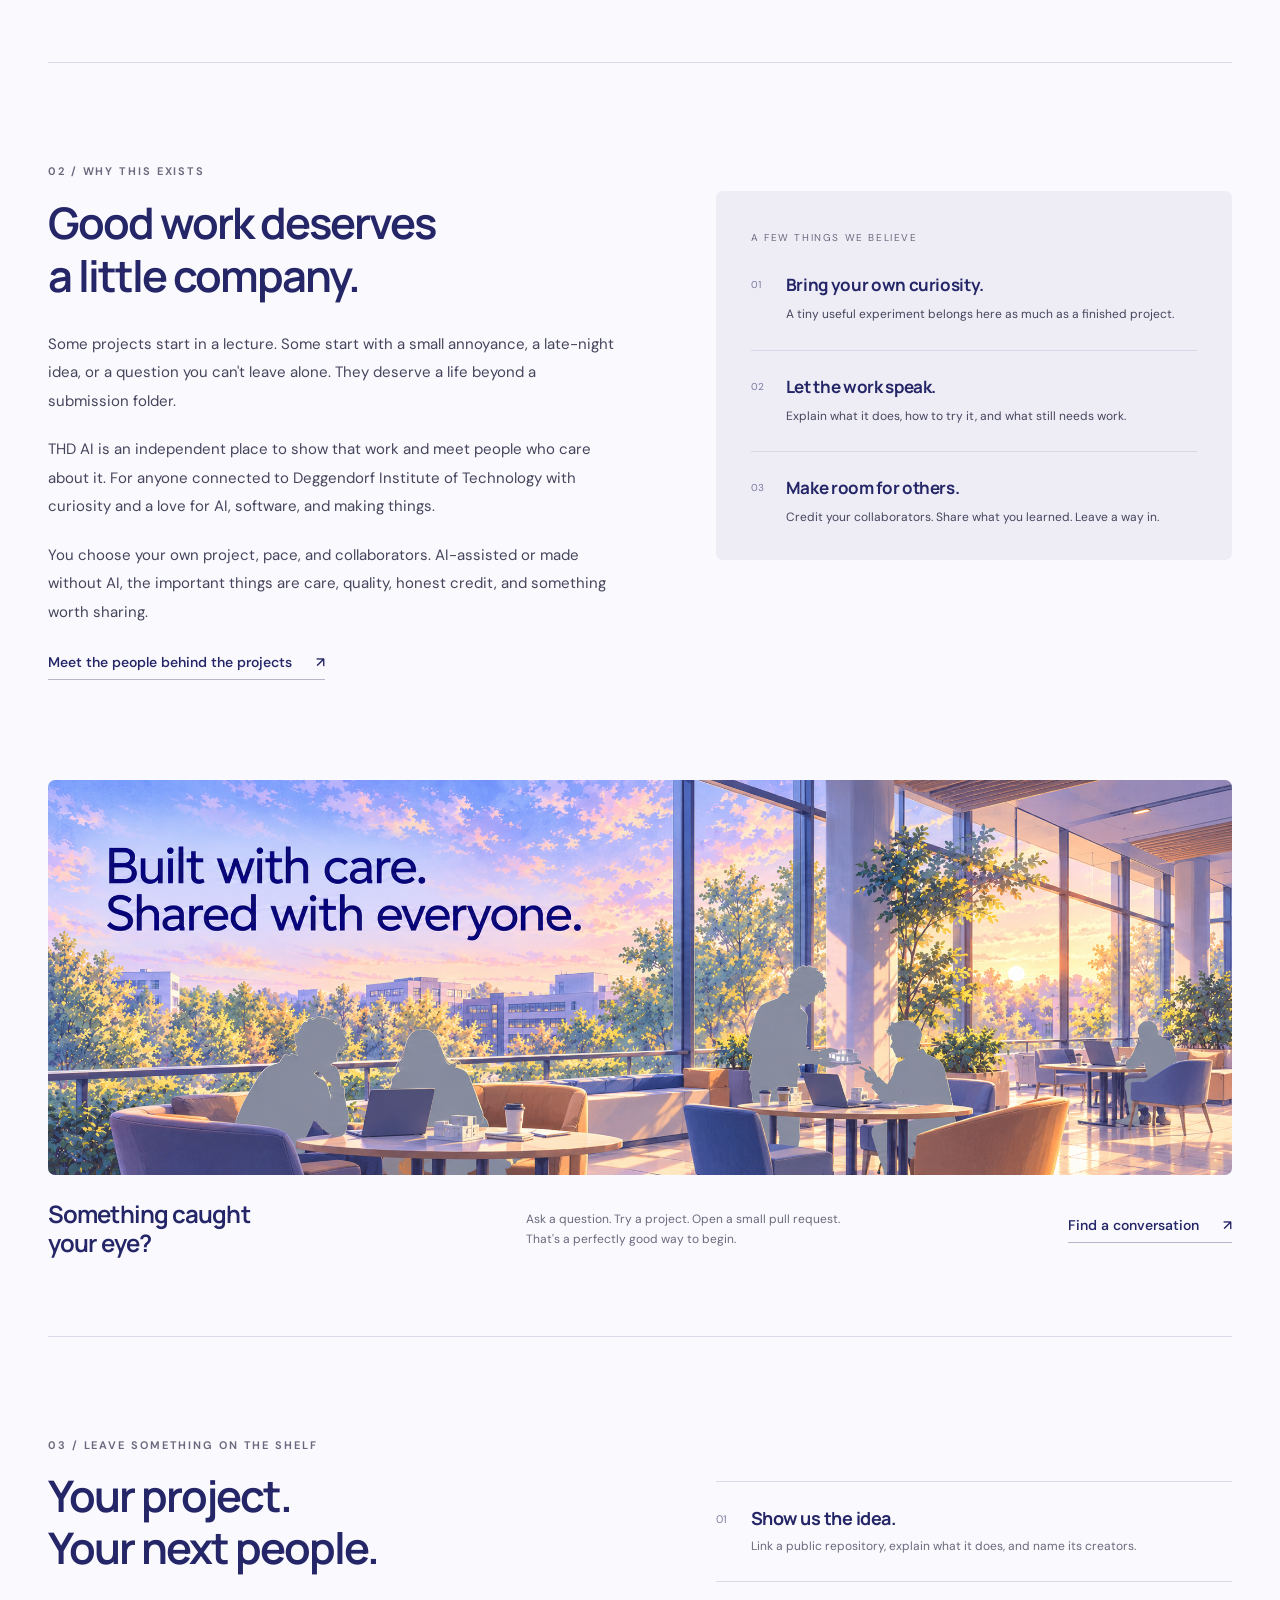
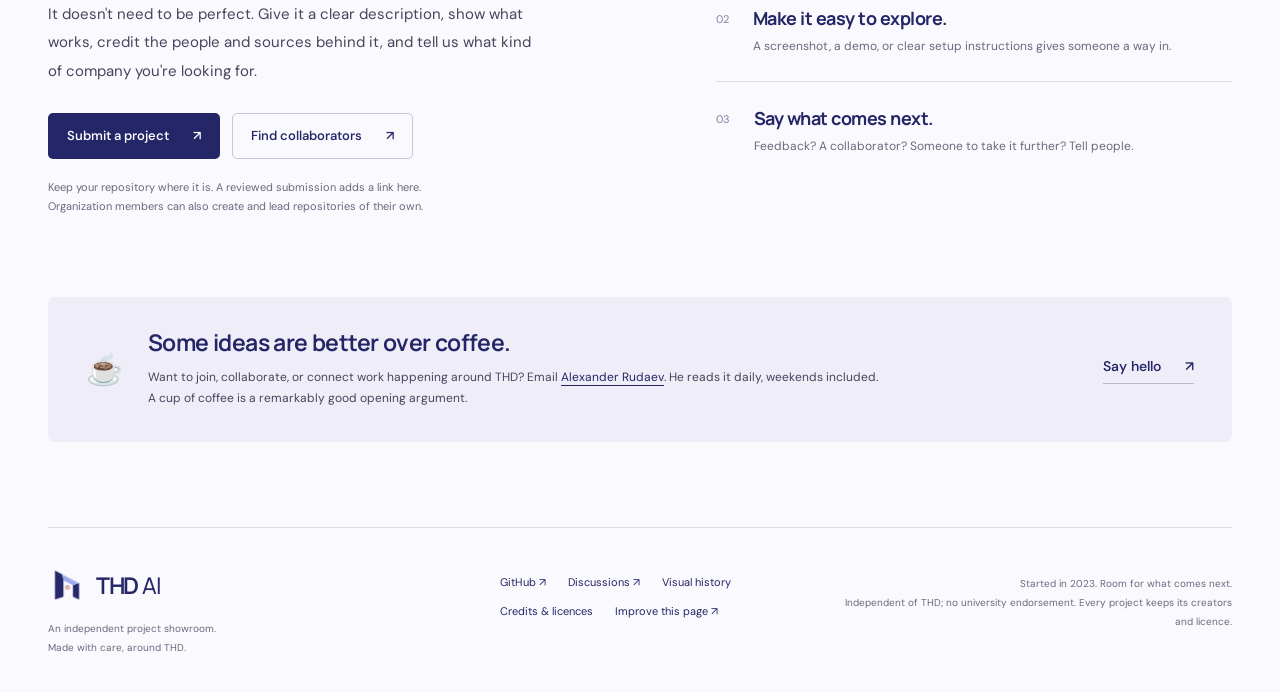
==== commit 729948e4: "feat: organize showroom projects by course and semester" ====
--- a/site/index.html
+++ b/site/index.html
@@ -14,8 +14,8 @@
   <meta property="og:image" content="https://thd-ai.github.io/assets/campus.png">
   <meta name="twitter:card" content="summary_large_image">
   <link rel="icon" type="image/png" href="assets/symbol.png">
-  <link rel="stylesheet" href="style.css?v=3">
-  <script src="app.js" type="module"></script>
+  <link rel="stylesheet" href="style.css?v=4">
+  <script src="app.js?v=5" type="module"></script>
 </head>
 <body>
   <a class="skip-link" href="#projects">Skip to projects</a>
@@ -35,9 +35,10 @@
 
     <section class="showroom wrap" id="projects" aria-labelledby="projects-title">
       <div class="section-heading"><div><p class="eyebrow">01 / The showroom</p><h2 id="projects-title">Take a look around.</h2></div><p>Something useful. Something unusual.<br>Something that makes you want to start.</p></div>
+      <p class="course-map-link"><a href="https://github.com/THD-AI/.github/blob/main/COURSES.md">Browse projects by course and semester ↗</a></p>
       <div class="catalogue-tools">
         <div class="filters" role="group" aria-label="Filter projects by category"><button type="button" data-filter="all" aria-pressed="true">All projects</button><button type="button" data-filter="campus" aria-pressed="false">Campus life</button><button type="button" data-filter="ai" aria-pressed="false">AI & ML</button><button type="button" data-filter="learning" aria-pressed="false">Learning</button></div>
-        <label class="search"><span class="visually-hidden">Search projects</span><svg viewBox="0 0 24 24" width="19" height="19" fill="none" stroke="currentColor" stroke-width="1.7" aria-hidden="true"><circle cx="10.5" cy="10.5" r="6.5"/><path d="m16 16 4.5 4.5"/></svg><input id="project-search" type="search" placeholder="Follow your curiosity…" autocomplete="off"></label>
+        <label class="search"><span class="visually-hidden">Search projects, courses, module codes, or semesters</span><svg viewBox="0 0 24 24" width="19" height="19" fill="none" stroke="currentColor" stroke-width="1.7" aria-hidden="true"><circle cx="10.5" cy="10.5" r="6.5"/><path d="m16 16 4.5 4.5"/></svg><input id="project-search" type="search" placeholder="Project, course, module code…" autocomplete="off"></label>
       </div>
       <p id="project-count" class="result-count" role="status" aria-live="polite">Opening the showroom…</p>
       <div id="project-grid" class="project-grid"></div>
--- a/site/style.css
+++ b/site/style.css
@@ -3,3 +3,6 @@
 .project-description{font-size:14px}.project-creators{font-size:12px}.card-meta{font-size:10px}.card-bottom a{font-size:13px}@media(min-width:1600px){.wrap{width:1280px}}@media(max-width:1000px){.wrap{width:calc(100% - 64px)}.site-header nav{gap:18px}.project-grid{grid-template-columns:repeat(2,minmax(0,1fr));gap:32px 24px}.intro h1{letter-spacing:-3px}.about,.share{gap:50px}.gathering-caption{flex-wrap:wrap}.gathering-caption h2{max-width:none}.site-footer{gap:25px}.coffee{padding:28px}.book-sheet strong{font-size:23px}}@media(max-width:700px){.wrap{width:calc(100% - 40px)}.site-header{height:87px;gap:12px}.site-header .identity{font-size:24px}.site-header .identity img{width:38px;height:38px}.site-header nav{display:none}.header-action{font-size:11px;padding:9px 10px}.header-action span{margin-left:5px}.intro{padding-top:35px}.eyebrow{font-size:9px;letter-spacing:1.4px}.intro h1{font-size:clamp(41px,8.8vw,61px);letter-spacing:-2.4px;line-height:1.18;margin:22px 0}.intro-bottom{display:block;margin-bottom:25px}.intro-bottom p{font-size:14px}.intro-bottom .text-link{margin-top:20px}.campus-art img{min-height:0;object-fit:contain}.campus-art figcaption{text-align:left;font-size:10px}.showroom{padding-top:63px}.section-heading{align-items:start;flex-direction:column;gap:17px;margin-bottom:25px}.section-heading>p{font-size:12px}.section-heading>p br{display:none}h2{font-size:34px;letter-spacing:-1.5px}.catalogue-tools{align-items:stretch;flex-direction:column;gap:13px}.filters{gap:4px}.filters button{font-size:11px;padding:8px 10px}.search{border-top:1px solid var(--line);padding-top:8px}.search input{width:100%;font-size:13px}.project-grid{gap:32px 16px}.project-card h3{font-size:18px;letter-spacing:-.5px}.project-description{font-size:12px}.card-meta{align-items:start;gap:5px;flex-direction:column;font-size:8px;margin:13px 0 9px}.project-art{aspect-ratio:1.35}.project-creators{font-size:10px}.card-bottom{gap:7px;align-items:start;flex-direction:column}.card-bottom a{font-size:11px}.collaboration{font-size:9px}.art-studybooks,.art-chexvision-mini{padding:15px!important}.book-art{gap:5px}.book-sheet{padding:8px}.book-sheet strong{font-size:12px}.book-sheet small{font-size:6px}.book-sheet span{height:2px}.network-art{gap:13px}.network-node{width:14px;height:14px;box-shadow:0 0 0 3px #fff5}.node-column{gap:9px}.shelf-note{align-items:start;font-size:11px;margin-top:22px}.shelf-note .little-sun{margin-top:6px}.about{grid-template-columns:1fr;gap:15px;padding-top:60px;padding-bottom:60px;margin-top:35px}.about-copy>p:not(.eyebrow){font-size:14px}.principles{padding:25px;margin-top:20px}.gathering-caption{gap:14px;padding-top:21px}.gathering-caption h2{font-size:23px}.gathering-caption>p{width:100%}.gathering-caption .text-link{margin-top:5px}.share{grid-template-columns:1fr;gap:14px;padding-top:60px;padding-bottom:45px;margin-top:55px}.share>div>p:not(.eyebrow):not(.quiet){font-size:14px}.share-steps{margin-top:25px}.share-actions{gap:10px}.button{font-size:12px;padding:11px 13px;gap:14px}.coffee{align-items:start;padding:25px;flex-wrap:wrap;gap:13px;margin-bottom:55px}.coffee-mark{font-size:24px}.coffee>div:nth-child(2){flex:1;min-width:200px}.coffee h2{font-size:21px;line-height:1.4}.coffee>.text-link{margin-left:37px}.site-footer{grid-template-columns:1fr;gap:22px;padding-top:30px}.footer-links{max-width:100%;gap:13px 22px}.site-footer .footer-note{text-align:left}.history-main{padding-top:35px}.history-main>h1{font-size:45px;letter-spacing:-2px}.history-main>.lede{font-size:15px;margin-bottom:35px}.history-grid{gap:30px;grid-template-columns:1fr}.history-item img{height:auto;max-height:360px;object-fit:contain}.history-item.logo-history img{height:220px}.history-item h2{font-size:23px}.history-private{padding:25px}}@media(max-width:380px){.project-grid{grid-template-columns:1fr}.project-art{aspect-ratio:1.65}.card-meta{flex-direction:row}.card-bottom{flex-direction:row}.project-card h3{font-size:22px}.project-description{font-size:13px}}@media(prefers-reduced-motion:reduce){:root{scroll-behavior:auto}*,*:before,*:after{transition:none!important;animation:none!important}}
 
 @media(max-width:540px){.project-grid{grid-template-columns:1fr}.project-art{aspect-ratio:1.75}.project-card h3{font-size:22px}.project-description{font-size:14px}.card-meta{flex-direction:row;font-size:9px}.card-bottom{flex-direction:row}.card-bottom a{font-size:12px}.project-creators{font-size:11px}.book-sheet strong{font-size:23px}.book-sheet small{font-size:9px}.book-sheet{padding:18px}.book-art{gap:12px}.network-node{width:23px;height:23px}.network-art{gap:30px}}
+
+.project-course{font-size:12px;line-height:1.65;color:var(--muted);margin:9px 0 14px}.project-course a{color:inherit;overflow-wrap:anywhere}
+.course-map-link{font-size:13px;margin:0 0 22px}
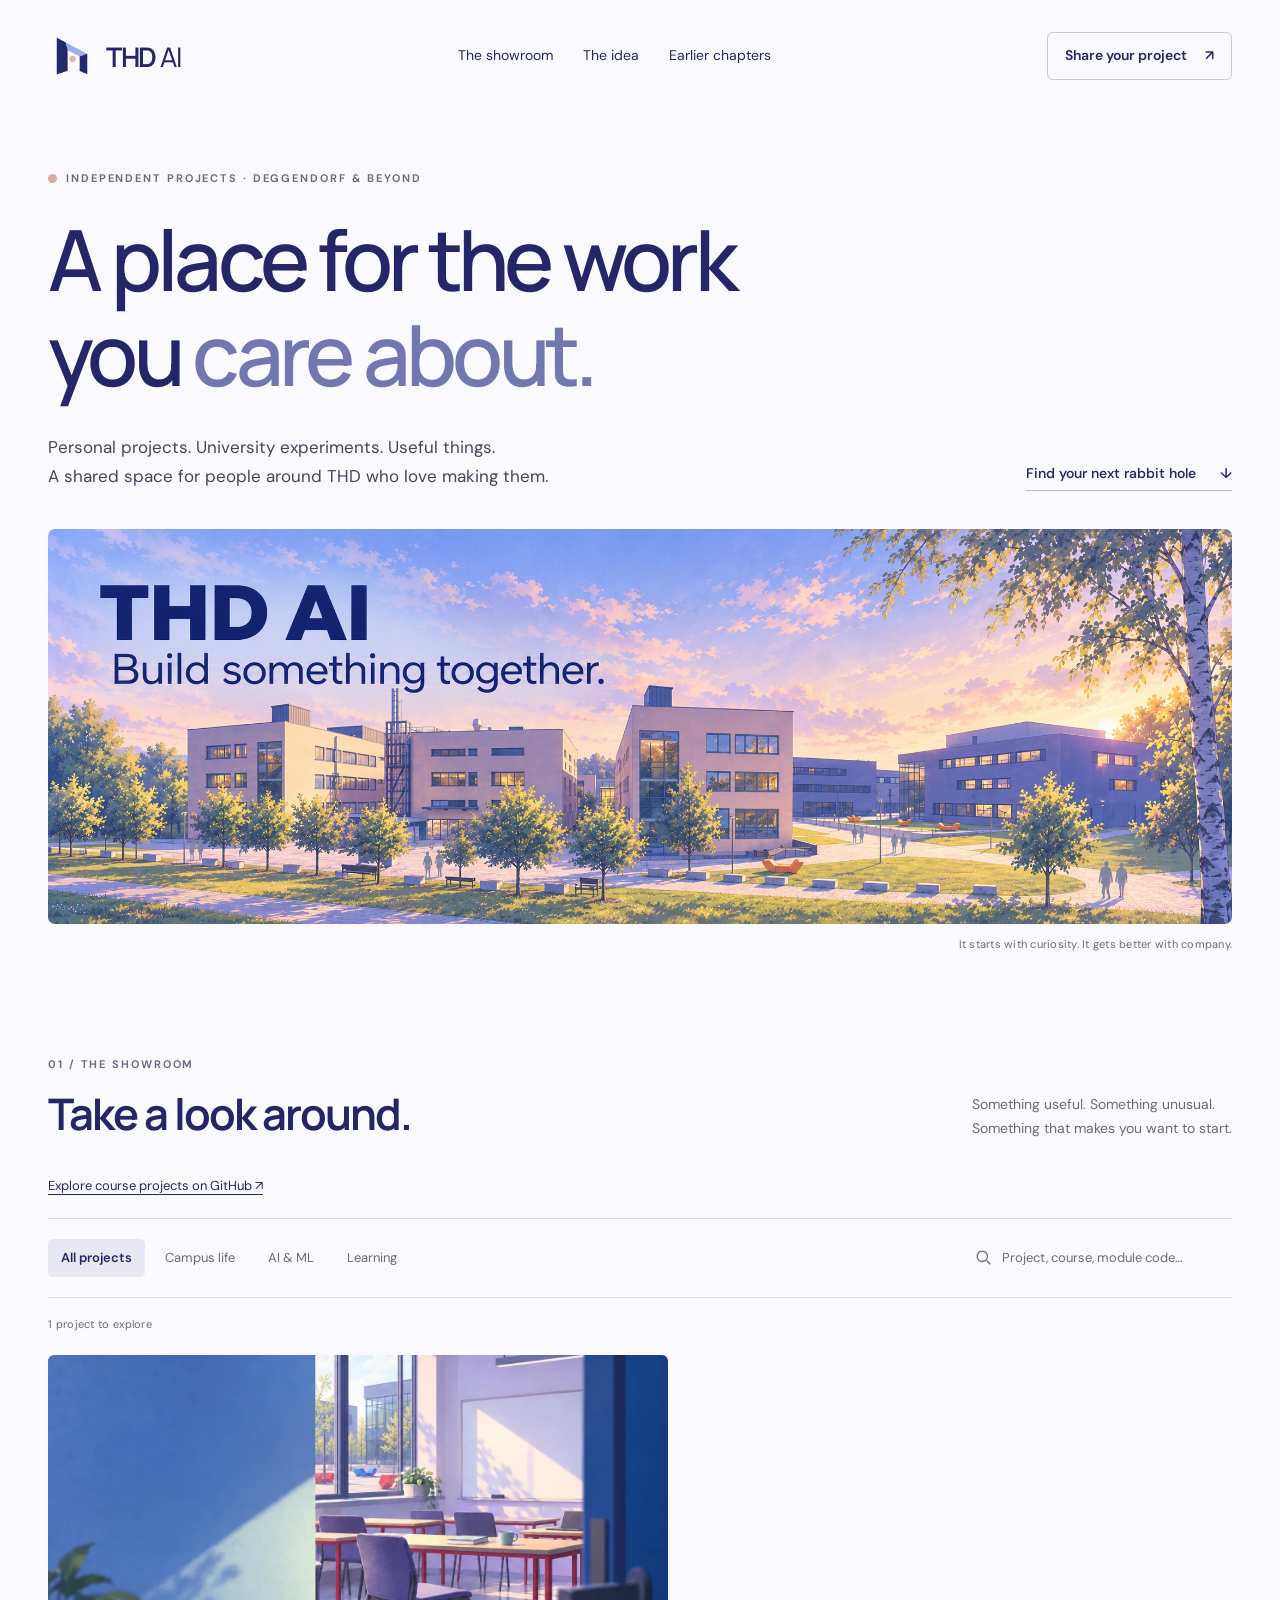
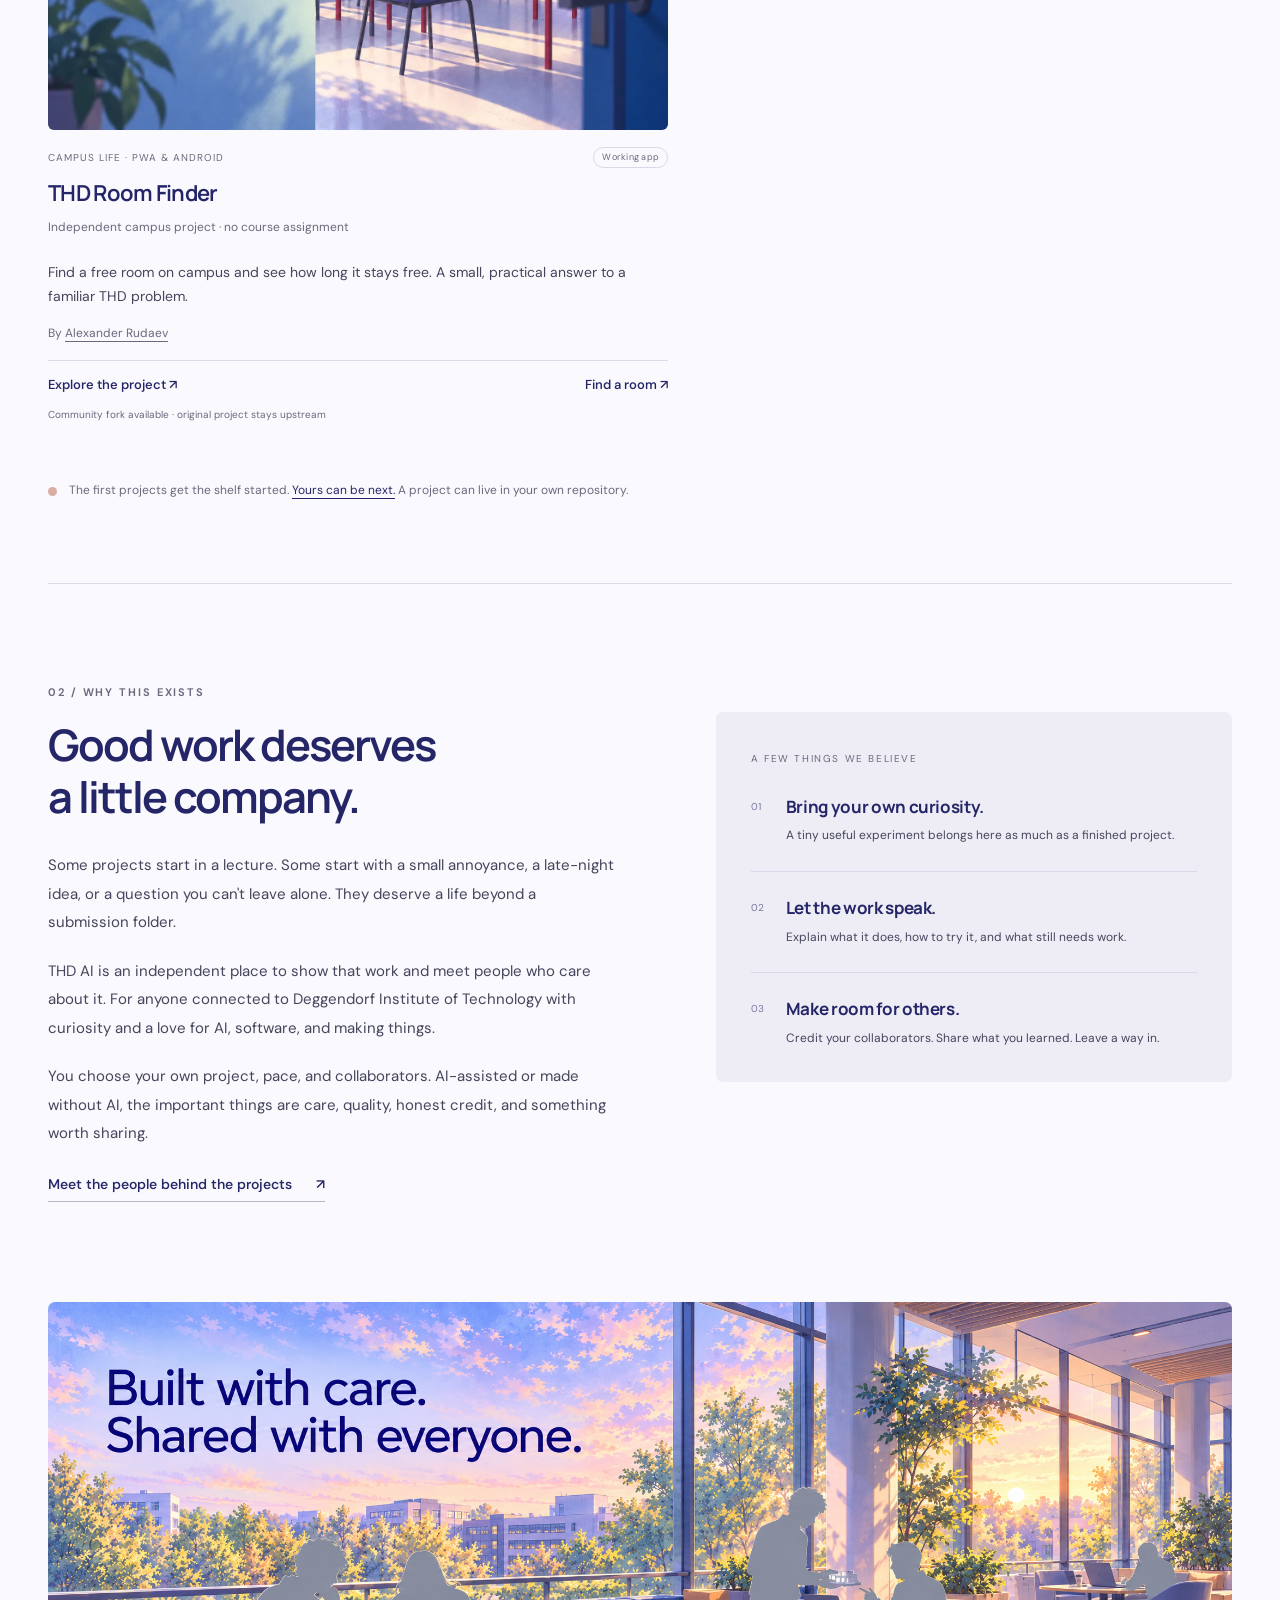
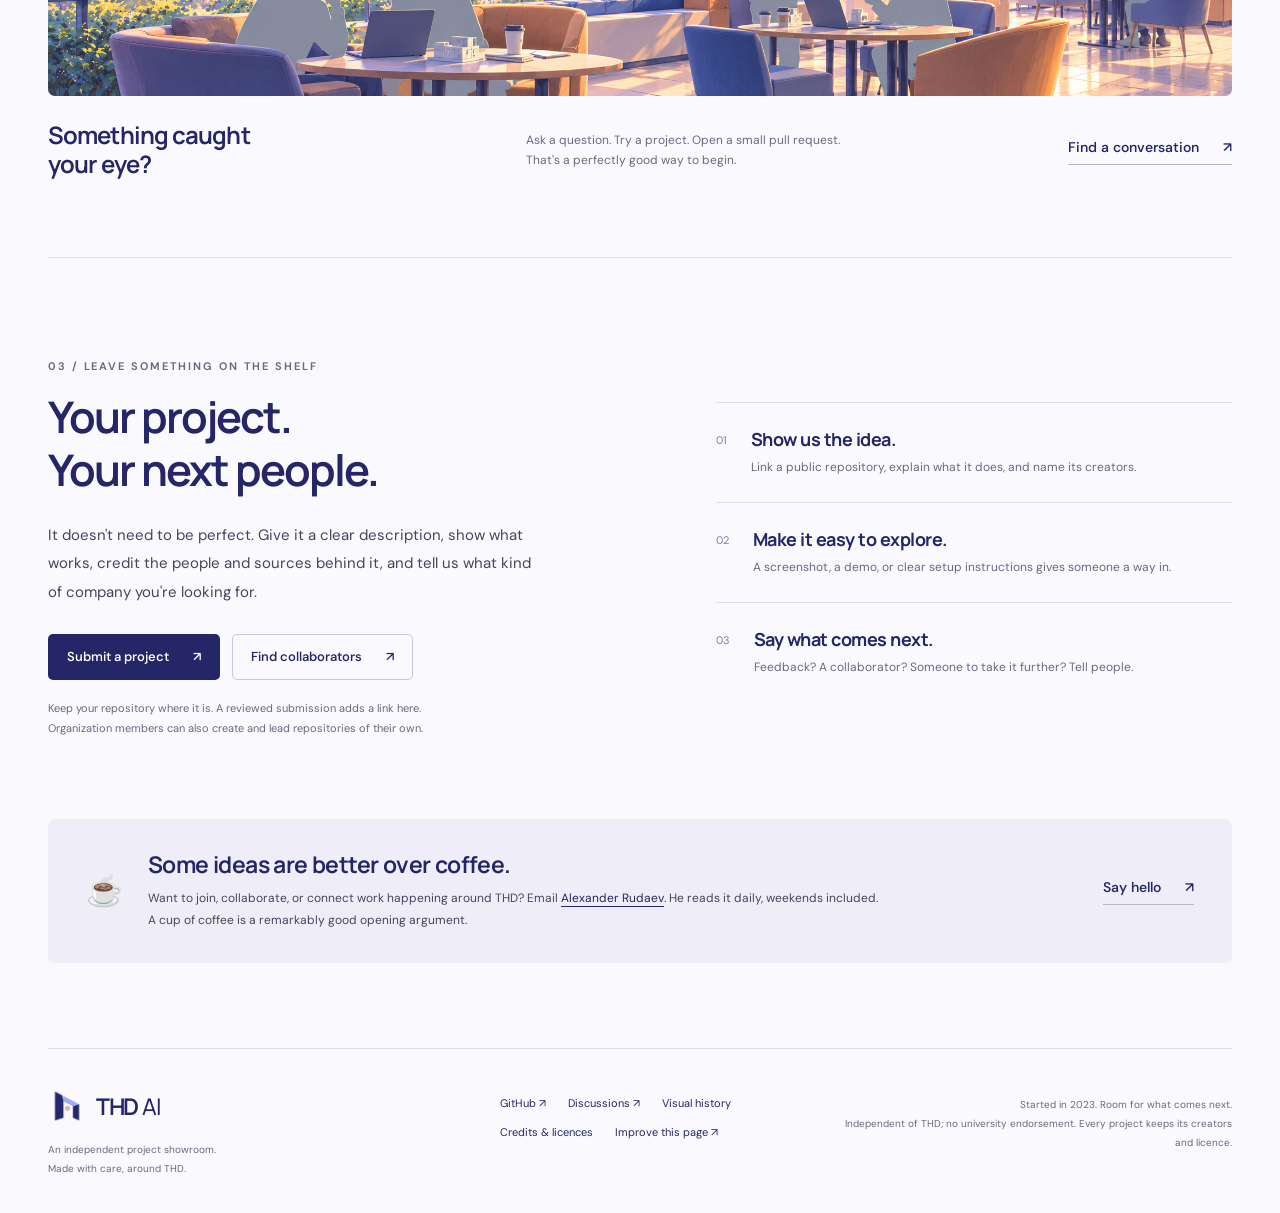
==== commit d0a6588c: "chore: keep Room Finder as the featured showroom project" ====
--- a/site/index.html
+++ b/site/index.html
@@ -14,8 +14,8 @@
   <meta property="og:image" content="https://thd-ai.github.io/assets/campus.png">
   <meta name="twitter:card" content="summary_large_image">
   <link rel="icon" type="image/png" href="assets/symbol.png">
-  <link rel="stylesheet" href="style.css?v=4">
-  <script src="app.js?v=5" type="module"></script>
+  <link rel="stylesheet" href="style.css?v=7">
+  <script src="app.js?v=7" type="module"></script>
 </head>
 <body>
   <a class="skip-link" href="#projects">Skip to projects</a>
@@ -35,7 +35,7 @@
 
     <section class="showroom wrap" id="projects" aria-labelledby="projects-title">
       <div class="section-heading"><div><p class="eyebrow">01 / The showroom</p><h2 id="projects-title">Take a look around.</h2></div><p>Something useful. Something unusual.<br>Something that makes you want to start.</p></div>
-      <p class="course-map-link"><a href="https://github.com/THD-AI/.github/blob/main/COURSES.md">Browse projects by course and semester ↗</a></p>
+      <p class="course-map-link"><a href="https://github.com/THD-AI/.github/blob/main/COURSES.md">Explore course projects on GitHub ↗</a></p>
       <div class="catalogue-tools">
         <div class="filters" role="group" aria-label="Filter projects by category"><button type="button" data-filter="all" aria-pressed="true">All projects</button><button type="button" data-filter="campus" aria-pressed="false">Campus life</button><button type="button" data-filter="ai" aria-pressed="false">AI & ML</button><button type="button" data-filter="learning" aria-pressed="false">Learning</button></div>
         <label class="search"><span class="visually-hidden">Search projects, courses, module codes, or semesters</span><svg viewBox="0 0 24 24" width="19" height="19" fill="none" stroke="currentColor" stroke-width="1.7" aria-hidden="true"><circle cx="10.5" cy="10.5" r="6.5"/><path d="m16 16 4.5 4.5"/></svg><input id="project-search" type="search" placeholder="Project, course, module code…" autocomplete="off"></label>
--- a/site/style.css
+++ b/site/style.css
@@ -6,3 +6,4 @@
 
 .project-course{font-size:12px;line-height:1.65;color:var(--muted);margin:9px 0 14px}.project-course a{color:inherit;overflow-wrap:anywhere}
 .course-map-link{font-size:13px;margin:0 0 22px}
+.project-grid:has(>.project-card:only-child){grid-template-columns:minmax(0,1fr);max-width:620px}
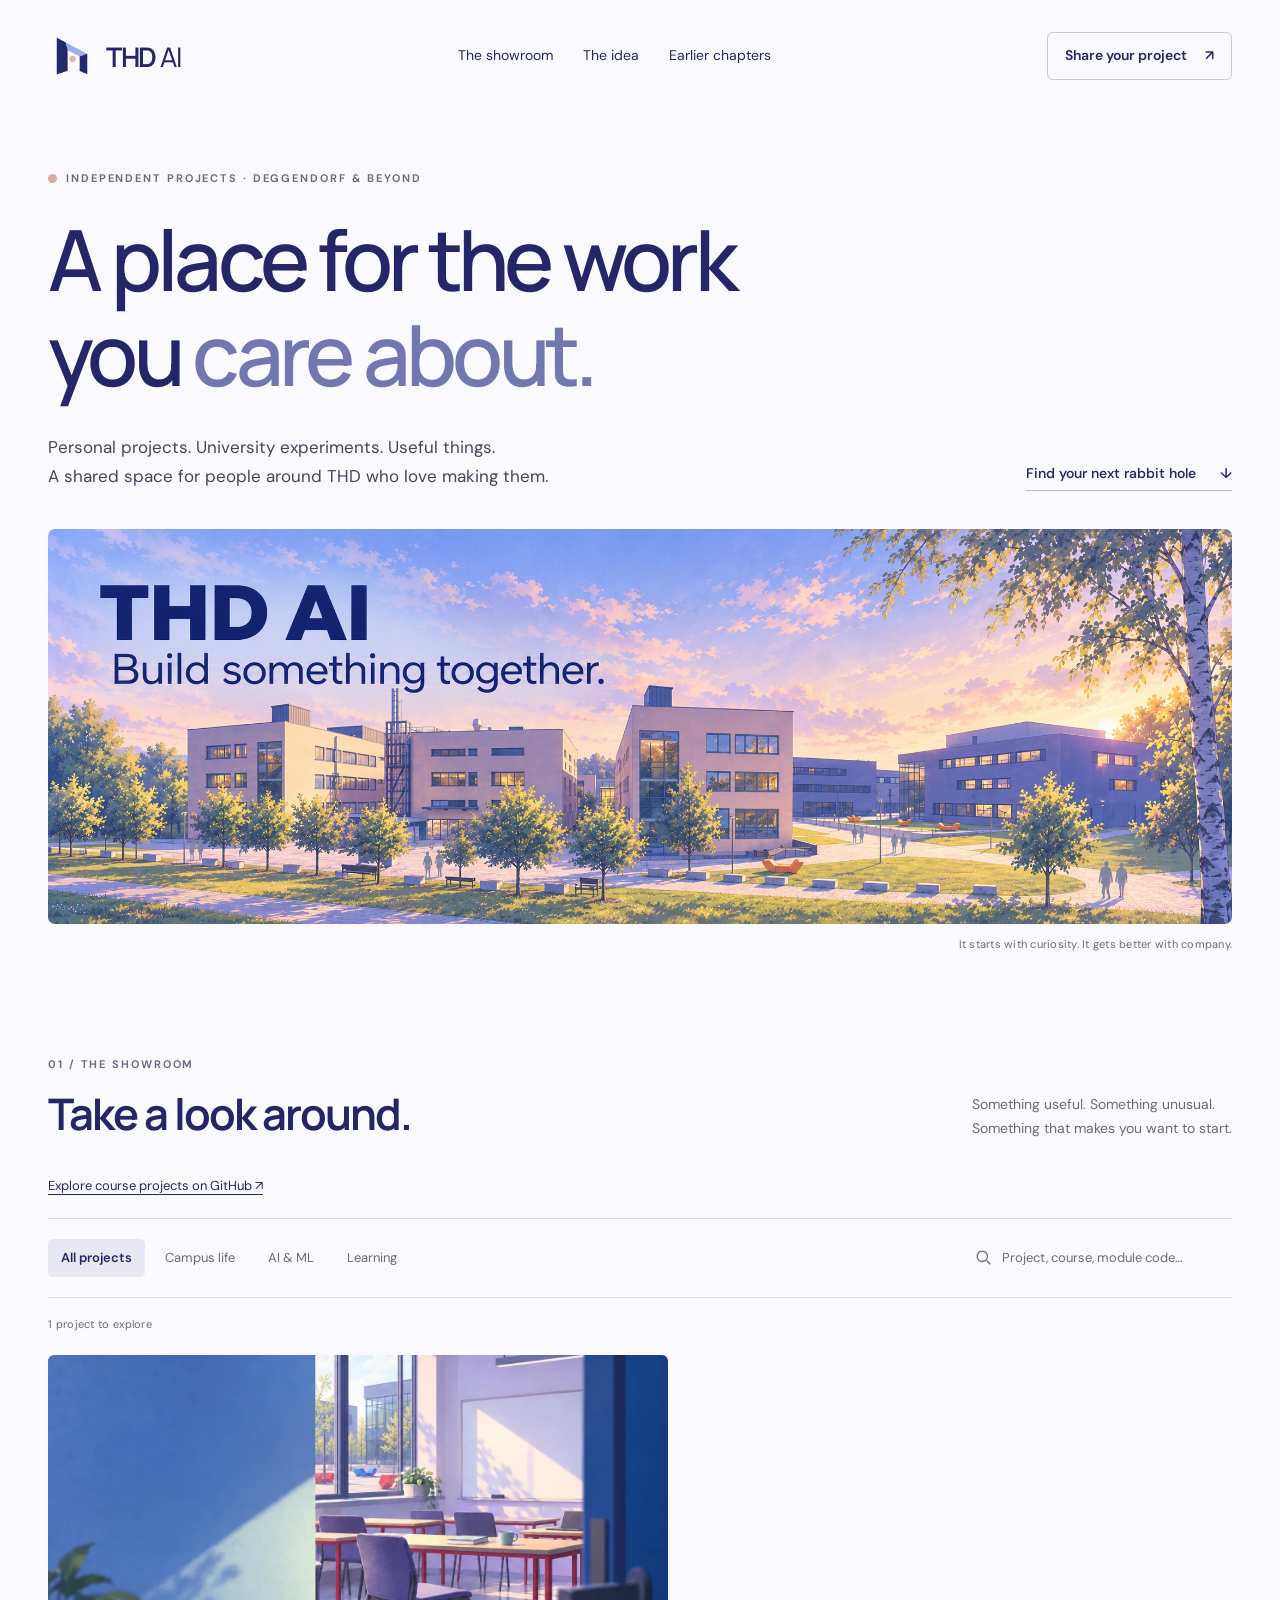
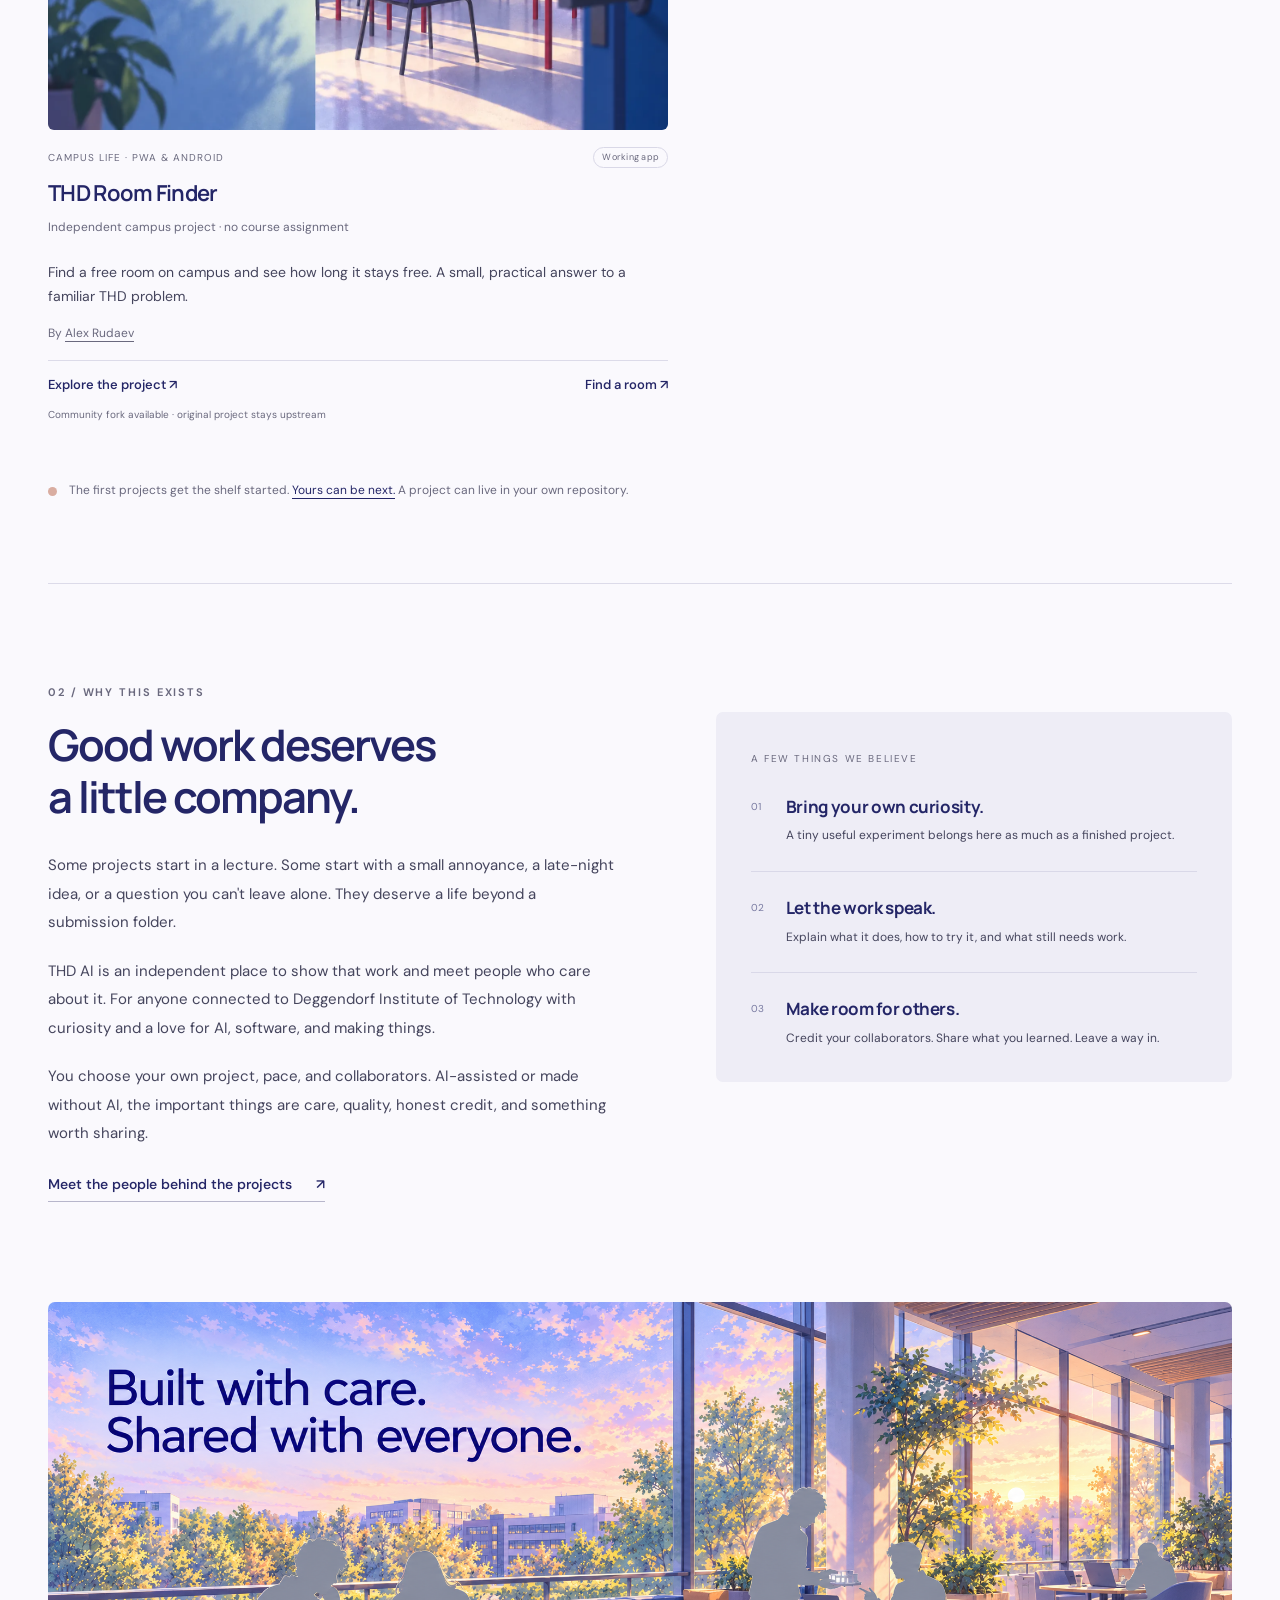
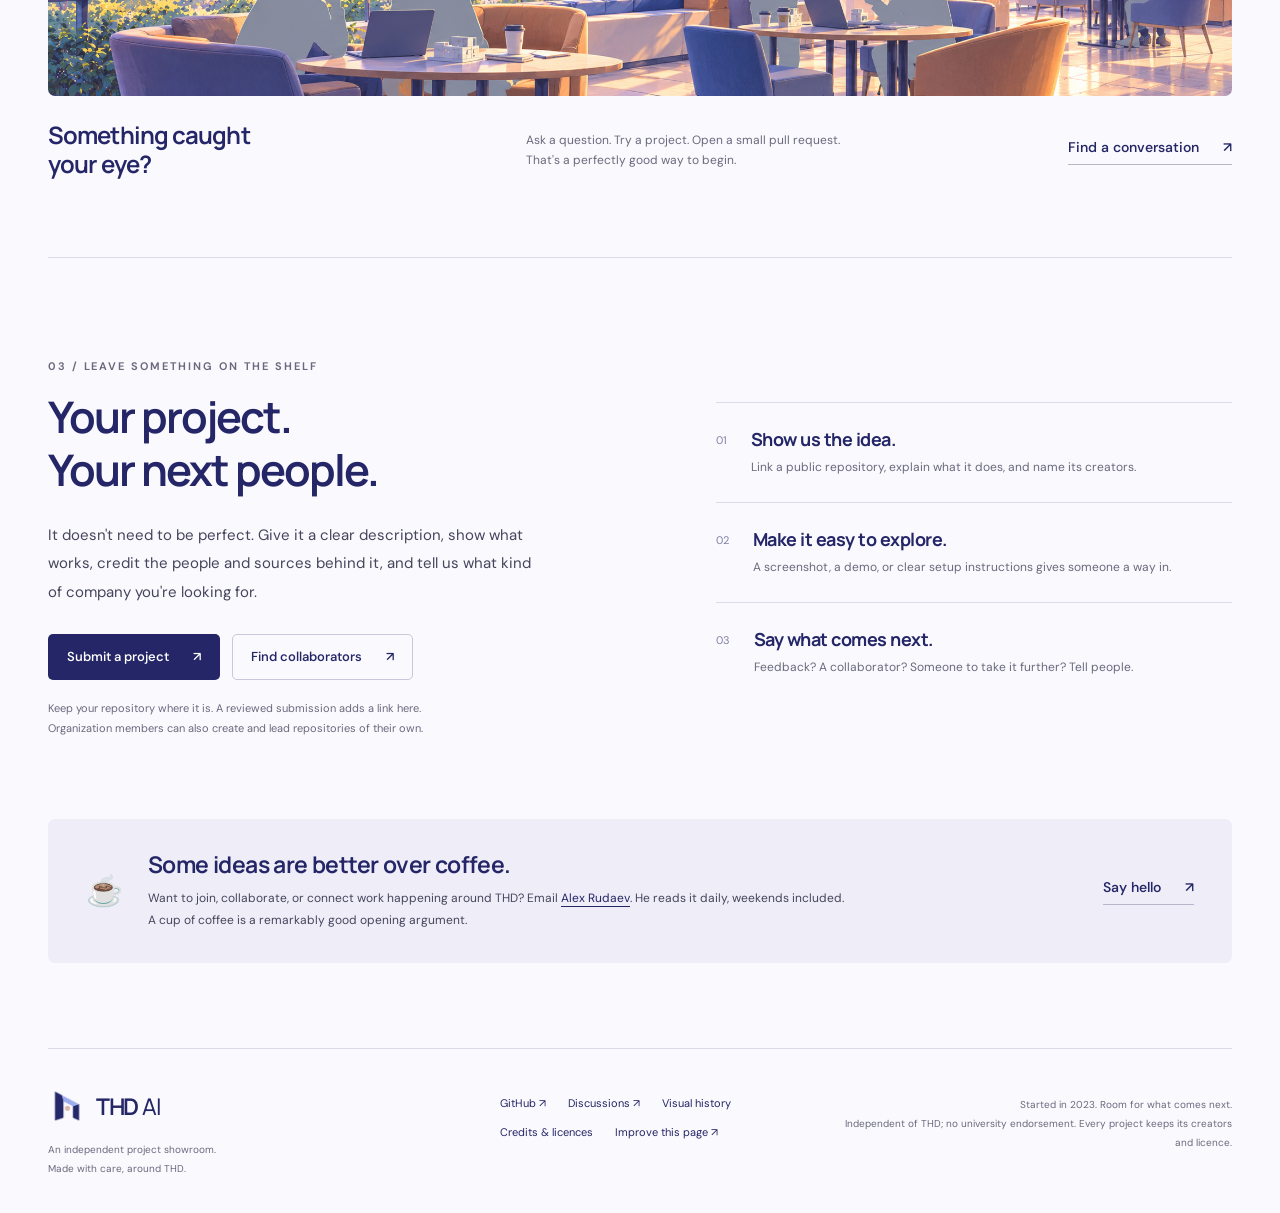
==== commit 1d8be4d7: "docs: use Alex and remove the first redesign from view" ====
--- a/site/index.html
+++ b/site/index.html
@@ -15,7 +15,7 @@
   <meta name="twitter:card" content="summary_large_image">
   <link rel="icon" type="image/png" href="assets/symbol.png">
   <link rel="stylesheet" href="style.css?v=7">
-  <script src="app.js?v=7" type="module"></script>
+  <script src="app.js?v=8" type="module"></script>
 </head>
 <body>
   <a class="skip-link" href="#projects">Skip to projects</a>
@@ -57,7 +57,7 @@
 
     <section class="share wrap" id="share" aria-labelledby="share-title"><div><p class="eyebrow">03 / Leave something on the shelf</p><h2 id="share-title">Your project.<br>Your next people.</h2><p>It doesn't need to be perfect. Give it a clear description, show what works, credit the people and sources behind it, and tell us what kind of company you're looking for.</p><div class="share-actions"><a class="button primary" href="https://github.com/THD-AI/thd-ai.github.io/issues/new?template=project-submission.yml">Submit a project <span aria-hidden="true">↗</span></a><a class="button secondary" href="https://github.com/orgs/THD-AI/discussions/categories/ideas">Find collaborators <span aria-hidden="true">↗</span></a></div><p class="quiet">Keep your repository where it is. A reviewed submission adds a link here.<br>Organization members can also create and lead repositories of their own.</p></div><ol class="share-steps"><li><span>01</span><div><h3>Show us the idea.</h3><p>Link a public repository, explain what it does, and name its creators.</p></div></li><li><span>02</span><div><h3>Make it easy to explore.</h3><p>A screenshot, a demo, or clear setup instructions gives someone a way in.</p></div></li><li><span>03</span><div><h3>Say what comes next.</h3><p>Feedback? A collaborator? Someone to take it further? Tell people.</p></div></li></ol></section>
 
-    <section class="coffee wrap"><div class="coffee-mark" aria-hidden="true">☕</div><div><h2>Some ideas are better over coffee.</h2><p>Want to join, collaborate, or connect work happening around THD? Email <a href="mailto:alex.rudaev@outlook.com">Alexander Rudaev</a>. He reads it daily, weekends included.<br>A cup of coffee is a remarkably good opening argument.</p></div><a class="text-link" href="mailto:alex.rudaev@outlook.com">Say hello <span aria-hidden="true">↗</span></a></section>
+    <section class="coffee wrap"><div class="coffee-mark" aria-hidden="true">☕</div><div><h2>Some ideas are better over coffee.</h2><p>Want to join, collaborate, or connect work happening around THD? Email <a href="mailto:alex.rudaev@outlook.com">Alex Rudaev</a>. He reads it daily, weekends included.<br>A cup of coffee is a remarkably good opening argument.</p></div><a class="text-link" href="mailto:alex.rudaev@outlook.com">Say hello <span aria-hidden="true">↗</span></a></section>
   </main>
 
   <footer class="site-footer wrap"><div><a class="identity" href="./"><img src="assets/symbol.png" width="38" height="38" alt=""><span>THD <b>AI</b></span></a><p>An independent project showroom.<br>Made with care, around THD.</p></div><div class="footer-links"><a href="https://github.com/THD-AI">GitHub ↗</a><a href="https://github.com/orgs/THD-AI/discussions">Discussions ↗</a><a href="history/">Visual history</a><a href="credits/">Credits & licences</a><a href="https://github.com/THD-AI/thd-ai.github.io">Improve this page ↗</a></div><p class="footer-note">Started in 2023. Room for what comes next.<br>Independent of THD; no university endorsement. Every project keeps its creators and licence.</p></footer>
